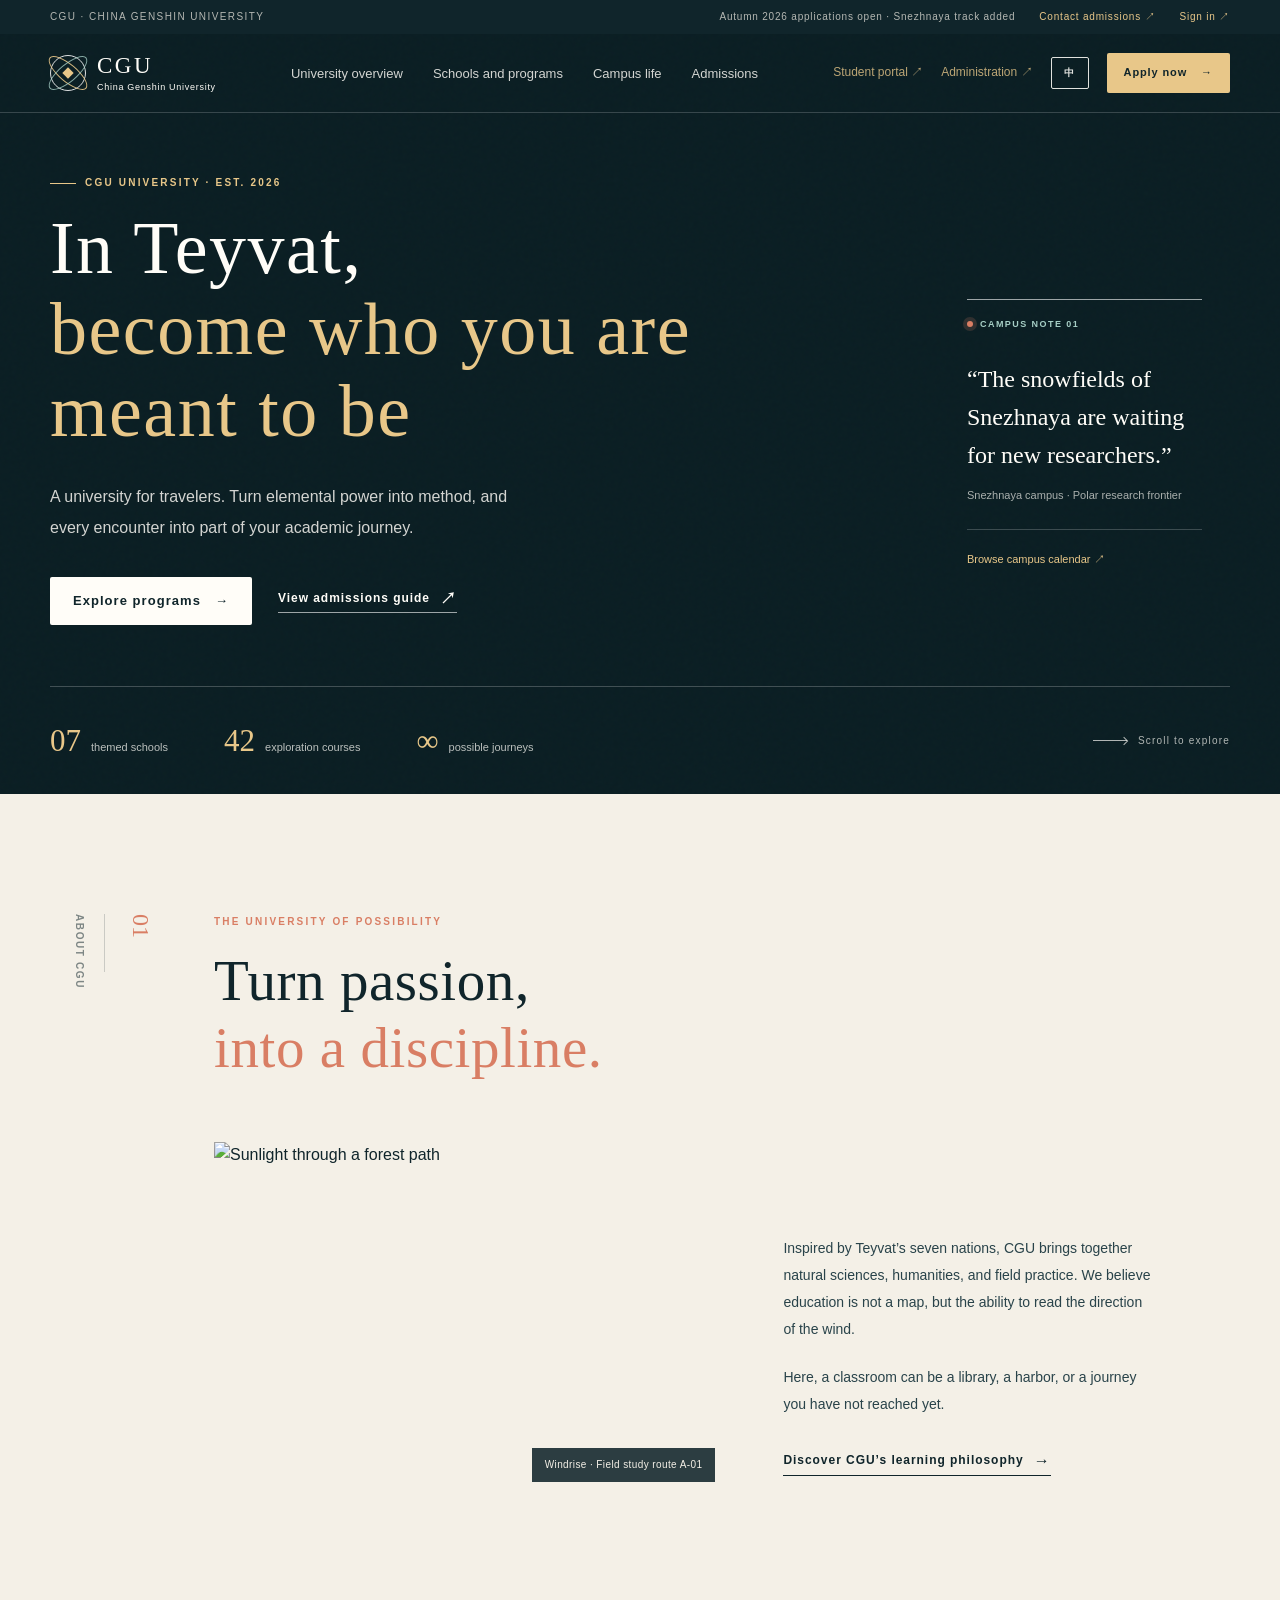
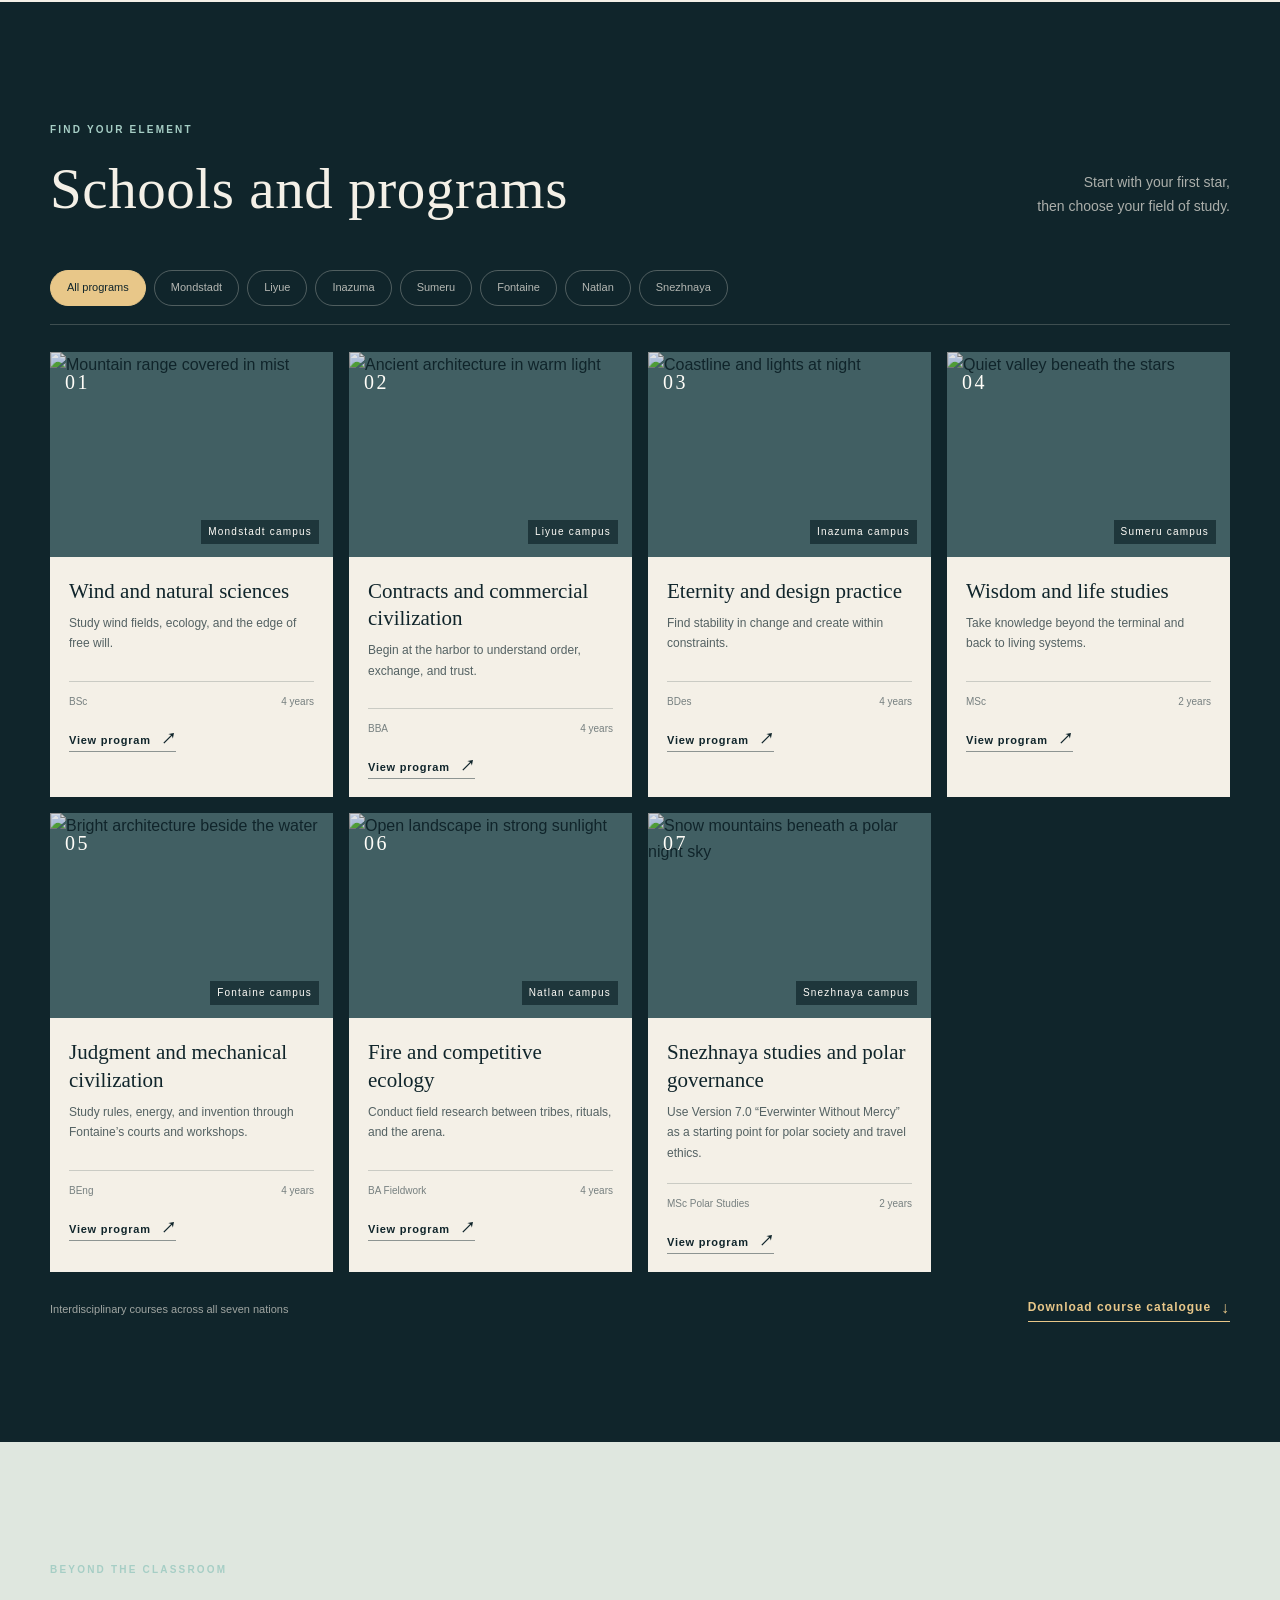
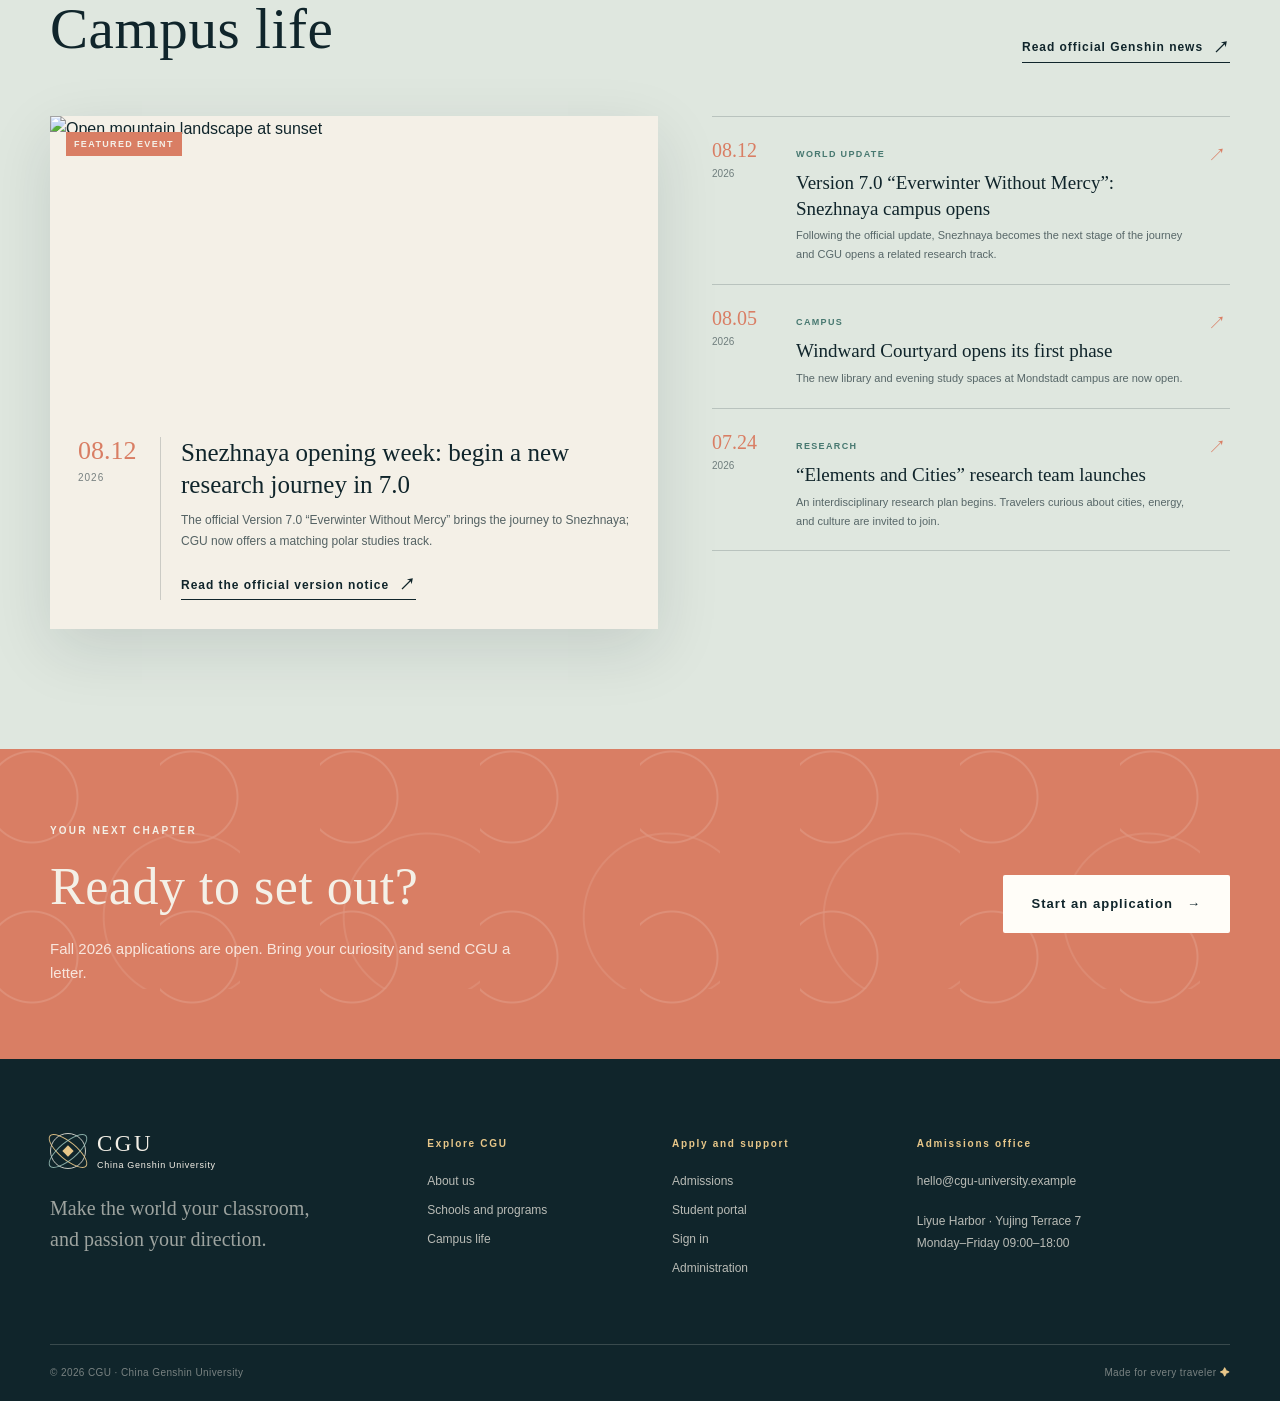
==== web/index.html @ 8cee1a4f "Use standard web directory and clean page routes" ====
<!doctype html>
<html lang="zh-CN">
  <head>
    <meta charset="utf-8">
    <meta name="viewport" content="width=device-width, initial-scale=1">
    <meta name="theme-color" content="#10252b">
    <meta name="description" content="CGU 原神大学：在提瓦特，探索你的学术天赋与冒险方向。" data-i18n-attr="content:home.metaDescription">
    <title data-i18n="home.metaTitle">CGU 原神大学 | China Genshin University</title>
    <link rel="icon" href="favicon.svg" type="image/svg+xml">
    <link rel="stylesheet" href="styles.css">
    <script defer src="i18n.js"></script>
    <script defer src="script.js"></script>
  </head>
  <body>
    <a class="skip-link" href="#main-content" data-i18n="home.skip">跳到主要内容</a>

    <div class="utility-bar">
      <div class="container utility-inner">
        <span data-i18n="home.utilityBrand">CGU · CHINA GENSHIN UNIVERSITY</span>
        <div class="utility-links">
          <span data-i18n="home.applicationOpen">2026 秋季学期开放申请 · 至冬方向同步开放</span>
          <a href="#contact"><span data-i18n="home.contactAdmissions">联系招生办</span> <span aria-hidden="true">↗</span></a>
          <a href="/login"><span data-i18n="home.login">登录门户</span> <span aria-hidden="true">↗</span></a>
        </div>
      </div>
    </div>

    <header class="site-header" data-header>
      <div class="container header-inner">
        <a class="brand" href="#top" aria-label="CGU 原神大学首页" data-i18n-attr="aria-label:home.brandAria">
          <span class="brand-mark" aria-hidden="true">
            <span class="brand-star"></span>
            <span class="brand-orbit brand-orbit-one"></span>
            <span class="brand-orbit brand-orbit-two"></span>
          </span>
          <span class="brand-copy">
            <strong>CGU</strong>
            <small data-i18n="brand.name">原神大学</small>
          </span>
        </a>

        <nav class="desktop-nav" aria-label="主导航" data-i18n-attr="aria-label:home.navAria">
          <a href="#about" data-i18n="home.navAbout">学校概览</a>
          <a href="#programs" data-i18n="home.navPrograms">学院与专业</a>
          <a href="#life" data-i18n="home.navLife">校园生活</a>
          <a href="#admissions" data-i18n="home.navAdmissions">招生信息</a>
        </nav>

        <div class="header-actions">
          <a class="portal-link" href="/portal"><span data-i18n="nav.portal">学生教务</span> <span aria-hidden="true">↗</span></a>
          <a class="portal-link admin-link" href="/admin"><span data-i18n="nav.admin">后台管理</span> <span aria-hidden="true">↗</span></a>
          <button class="language-toggle" type="button" data-locale-toggle aria-pressed="false">English</button>
          <button class="icon-button menu-toggle" type="button" aria-label="打开菜单" data-i18n-attr="aria-label:nav.menu" aria-expanded="false" aria-controls="mobile-menu">
            <span></span><span></span><span></span>
          </button>
          <a class="button button-small button-gold" href="#admissions"><span data-i18n="home.apply">申请入学</span> <span aria-hidden="true">→</span></a>
        </div>
      </div>

      <nav class="mobile-menu" id="mobile-menu" aria-label="移动端导航" data-i18n-attr="aria-label:home.mobileNavAria" aria-hidden="true">
        <a href="#about" data-i18n="home.navAbout">学校概览</a>
        <a href="#programs" data-i18n="home.navPrograms">学院与专业</a>
        <a href="#life" data-i18n="home.navLife">校园生活</a>
        <a href="#admissions" data-i18n="home.navAdmissions">招生信息</a>
        <a href="#contact" data-i18n="home.contactAdmissions">联系招生办</a>
        <a href="/portal" data-i18n="nav.portal">学生教务</a>
        <a href="/admin" data-i18n="nav.admin">后台管理</a>
      </nav>
    </header>

    <main id="main-content">
      <section class="hero" id="top" aria-labelledby="hero-title">
        <div class="hero-image" role="img" aria-label="云雾山谷与远方群峰" data-i18n-attr="aria-label:home.heroImageAlt"></div>
        <div class="hero-overlay"></div>
        <div class="hero-grain" aria-hidden="true"></div>
        <div class="container hero-content">
          <div class="hero-copy">
            <p class="eyebrow eyebrow-light"><span aria-hidden="true"></span><span class="eyebrow-copy" data-i18n="home.heroKicker">CGU UNIVERSITY · EST. 2026</span></p>
            <h1 id="hero-title"><span data-i18n="home.heroTitleLead">在提瓦特，</span><br><em data-i18n="home.heroTitleEm">成为你想成为的人</em></h1>
            <p class="hero-lede" data-i18n="home.heroLede">一所为旅行者而设的大学。把元素力化为方法，把每一次相遇写进你的学术旅程。</p>
            <div class="hero-actions">
              <a class="button button-light" href="#programs"><span data-i18n="home.explorePrograms">探索学院</span> <span aria-hidden="true">→</span></a>
              <a class="text-link text-link-light" href="#admissions"><span data-i18n="home.viewAdmissions">查看招生简章</span> <span aria-hidden="true">↗</span></a>
            </div>
          </div>

          <aside class="hero-note" aria-label="校园公告" data-i18n-attr="aria-label:home.campusNoteAria">
            <div class="note-topline"><span class="live-dot" aria-hidden="true"></span><span data-i18n="home.campusNote">CAMPUS NOTE 01</span></div>
            <p data-i18n="home.campusQuote">「至冬的风雪，正在等待新的研究者」</p>
            <small data-i18n="home.campusLocation">至冬校区 · 极地研究前线</small>
            <span class="note-rule"></span>
            <a href="#life"><span data-i18n="home.viewCalendar">浏览校园日历</span> <span aria-hidden="true">↗</span></a>
          </aside>
        </div>

        <div class="hero-footer container">
          <div class="hero-stat"><strong>07</strong><span data-i18n="home.statSchools">所主题学院</span></div>
          <div class="hero-stat"><strong>42</strong><span data-i18n="home.statCourses">门探索课程</span></div>
          <div class="hero-stat"><strong>∞</strong><span data-i18n="home.statJourneys">种可能的旅程</span></div>
          <div class="scroll-cue"><span class="scroll-line" aria-hidden="true"></span><span data-i18n="home.scroll">向下探索</span></div>
        </div>
      </section>

      <section class="section intro-section" id="about" aria-labelledby="about-title">
        <div class="container intro-grid">
          <div class="section-label">
            <span class="section-index">01</span>
            <span class="section-line"></span>
            <span data-i18n="home.aboutLabel">ABOUT CGU</span>
          </div>
          <div class="intro-main">
            <p class="eyebrow" data-i18n="home.aboutKicker">THE UNIVERSITY OF POSSIBILITY</p>
            <h2 id="about-title"><span data-i18n="home.aboutTitleLead">把热爱，</span><br><span class="about-title-em" data-i18n="home.aboutTitleEm">修成一门学问。</span></h2>
            <div class="intro-lower">
              <div class="intro-image-wrap">
                <img src="https://images.unsplash.com/photo-1511497584788-876760111969?auto=format&amp;fit=crop&amp;w=1000&amp;q=85" alt="阳光穿过森林，照亮小径" data-i18n-attr="alt:home.aboutImageAlt" loading="lazy">
                <span class="image-caption" data-i18n="home.aboutCaption">风起地 · 实地研习路线 A-01</span>
              </div>
              <div class="intro-text">
                <p data-i18n="home.aboutBodyOne">CGU 原神大学以提瓦特七国为灵感，聚合自然科学、人文研究与冒险实践。我们相信，真正的教育不是给你一张地图，而是让你学会读懂风的方向。</p>
                <p data-i18n="home.aboutBodyTwo">在这里，课堂可以发生在图书馆、港口，也可以发生在一场尚未抵达的旅途中。</p>
                <a class="text-link" href="#programs"><span data-i18n="home.aboutLink">了解 CGU 的教学理念</span> <span aria-hidden="true">→</span></a>
              </div>
            </div>
          </div>
        </div>
      </section>

      <section class="section programs-section" id="programs" aria-labelledby="programs-title">
        <div class="container">
          <div class="section-heading-row">
            <div>
              <p class="eyebrow" data-i18n="home.programsKicker">FIND YOUR ELEMENT</p>
              <h2 id="programs-title" data-i18n="home.programsTitle">学院与专业</h2>
            </div>
            <p class="heading-aside"><span data-i18n="home.programsAsideLead">从第一颗星星开始，</span><br><span data-i18n="home.programsAsideTail">选择你的研究方向。</span></p>
          </div>

          <div class="program-filters" role="tablist" aria-label="按地区筛选专业" data-i18n-attr="aria-label:home.programFilterAria">
            <button class="filter-button is-active" type="button" role="tab" aria-selected="true" data-filter="all" data-i18n="home.filterAll">全部专业</button>
            <button class="filter-button" type="button" role="tab" aria-selected="false" data-filter="mondstadt" data-i18n="home.filterMondstadt">蒙德</button>
            <button class="filter-button" type="button" role="tab" aria-selected="false" data-filter="liyue" data-i18n="home.filterLiyue">璃月</button>
            <button class="filter-button" type="button" role="tab" aria-selected="false" data-filter="inazuma" data-i18n="home.filterInazuma">稻妻</button>
            <button class="filter-button" type="button" role="tab" aria-selected="false" data-filter="sumeru" data-i18n="home.filterSumeru">须弥</button>
            <button class="filter-button" type="button" role="tab" aria-selected="false" data-filter="fontaine" data-i18n="home.filterFontaine">枫丹</button>
            <button class="filter-button" type="button" role="tab" aria-selected="false" data-filter="natlan" data-i18n="home.filterNatlan">纳塔</button>
            <button class="filter-button" type="button" role="tab" aria-selected="false" data-filter="snezhnaya" data-i18n="home.filterSnezhnaya">至冬</button>
          </div>

          <div class="program-grid">
            <article class="program-card" data-region="mondstadt">
              <div class="program-image">
                <img src="https://images.unsplash.com/photo-1500534623283-312aade485b7?auto=format&amp;fit=crop&amp;w=900&amp;q=80" alt="雾气笼罩的山脉" data-i18n-attr="alt:home.programWindImageAlt" loading="lazy">
                <span class="program-number">01</span>
                <span class="program-region" data-i18n="home.regionMondstadt">蒙德校区</span>
              </div>
              <div class="program-body">
                <h3 data-i18n="home.programWindTitle">风与自然科学</h3>
                <p data-i18n="home.programWindDescription">研究风场、生态与自由意志的边界。</p>
                <div class="program-meta"><span data-i18n="home.degreeScience">理学学士</span><span data-i18n="home.durationFour">4 年</span></div>
                <button class="card-link program-detail" type="button" data-program-key="home.programWindTitle"><span data-i18n="home.viewProgram">查看专业</span> <span aria-hidden="true">↗</span></button>
              </div>
            </article>

            <article class="program-card" data-region="liyue">
              <div class="program-image">
                <img src="https://images.unsplash.com/photo-1548013146-72479768bada?auto=format&amp;fit=crop&amp;w=900&amp;q=80" alt="古老建筑与暖色天光" data-i18n-attr="alt:home.programContractImageAlt" loading="lazy">
                <span class="program-number">02</span>
                <span class="program-region" data-i18n="home.regionLiyue">璃月校区</span>
              </div>
              <div class="program-body">
                <h3 data-i18n="home.programContractTitle">契约与商业文明</h3>
                <p data-i18n="home.programContractDescription">从港口出发，理解秩序、交换与信任。</p>
                <div class="program-meta"><span data-i18n="home.degreeBusiness">商学学士</span><span data-i18n="home.durationFour">4 年</span></div>
                <button class="card-link program-detail" type="button" data-program-key="home.programContractTitle"><span data-i18n="home.viewProgram">查看专业</span> <span aria-hidden="true">↗</span></button>
              </div>
            </article>

            <article class="program-card" data-region="inazuma">
              <div class="program-image">
                <img src="https://images.unsplash.com/photo-1518709268805-4e9042af9f23?auto=format&amp;fit=crop&amp;w=900&amp;q=80" alt="夜色中的海岸与光线" data-i18n-attr="alt:home.programDesignImageAlt" loading="lazy">
                <span class="program-number">03</span>
                <span class="program-region" data-i18n="home.regionInazuma">稻妻校区</span>
              </div>
              <div class="program-body">
                <h3 data-i18n="home.programDesignTitle">永恒与设计实践</h3>
                <p data-i18n="home.programDesignDescription">在变化中寻找稳定，在限制中创造新意。</p>
                <div class="program-meta"><span data-i18n="home.degreeDesign">设计学学士</span><span data-i18n="home.durationFour">4 年</span></div>
                <button class="card-link program-detail" type="button" data-program-key="home.programDesignTitle"><span data-i18n="home.viewProgram">查看专业</span> <span aria-hidden="true">↗</span></button>
              </div>
            </article>

            <article class="program-card" data-region="sumeru">
              <div class="program-image">
                <img src="https://images.unsplash.com/photo-1534447677768-be436bb09401?auto=format&amp;fit=crop&amp;w=900&amp;q=80" alt="繁星下的宁静山谷" data-i18n-attr="alt:home.programWisdomImageAlt" loading="lazy">
                <span class="program-number">04</span>
                <span class="program-region" data-i18n="home.regionSumeru">须弥校区</span>
              </div>
              <div class="program-body">
                <h3 data-i18n="home.programWisdomTitle">智慧与生命研究</h3>
                <p data-i18n="home.programWisdomDescription">让知识走出终端，回到真实的生命现场。</p>
                <div class="program-meta"><span data-i18n="home.degreeLifeScience">生命科学硕士</span><span data-i18n="home.durationTwo">2 年</span></div>
                <button class="card-link program-detail" type="button" data-program-key="home.programWisdomTitle"><span data-i18n="home.viewProgram">查看专业</span> <span aria-hidden="true">↗</span></button>
              </div>
            </article>

            <article class="program-card" data-region="fontaine">
              <div class="program-image">
                <img src="https://images.unsplash.com/photo-1494526585095-c41746248156?auto=format&amp;fit=crop&amp;w=900&amp;q=80" alt="水畔城市与明亮建筑" data-i18n-attr="alt:home.programJusticeImageAlt" loading="lazy">
                <span class="program-number">05</span>
                <span class="program-region" data-i18n="home.regionFontaine">枫丹校区</span>
              </div>
              <div class="program-body">
                <h3 data-i18n="home.programJusticeTitle">审判与机械文明</h3>
                <p data-i18n="home.programJusticeDescription">从水之国的法庭与工坊，研究规则、能源与创造。</p>
                <div class="program-meta"><span data-i18n="home.degreeEngineering">工程学学士</span><span data-i18n="home.durationFour">4 年</span></div>
                <button class="card-link program-detail" type="button" data-program-key="home.programJusticeTitle"><span data-i18n="home.viewProgram">查看专业</span> <span aria-hidden="true">↗</span></button>
              </div>
            </article>

            <article class="program-card" data-region="natlan">
              <div class="program-image">
                <img src="https://images.unsplash.com/photo-1500534314209-a25ddb2bd429?auto=format&amp;fit=crop&amp;w=900&amp;q=80" alt="日照下的开阔山野" data-i18n-attr="alt:home.programFlameImageAlt" loading="lazy">
                <span class="program-number">06</span>
                <span class="program-region" data-i18n="home.regionNatlan">纳塔校区</span>
              </div>
              <div class="program-body">
                <h3 data-i18n="home.programFlameTitle">火与竞技生态</h3>
                <p data-i18n="home.programFlameDescription">在部族、仪式与竞技场之间，完成一场田野研究。</p>
                <div class="program-meta"><span data-i18n="home.degreeFieldwork">田野研究学士</span><span data-i18n="home.durationFour">4 年</span></div>
                <button class="card-link program-detail" type="button" data-program-key="home.programFlameTitle"><span data-i18n="home.viewProgram">查看专业</span> <span aria-hidden="true">↗</span></button>
              </div>
            </article>

            <article class="program-card" data-region="snezhnaya">
              <div class="program-image">
                <img src="https://images.unsplash.com/photo-1519681393784-d120267933ba?auto=format&amp;fit=crop&amp;w=900&amp;q=80" alt="雪山与极地夜空" data-i18n-attr="alt:home.programPolarImageAlt" loading="lazy">
                <span class="program-number">07</span>
                <span class="program-region" data-i18n="home.regionSnezhnaya">至冬校区</span>
              </div>
              <div class="program-body">
                <h3 data-i18n="home.programPolarTitle">至冬研究与极地治理</h3>
                <p data-i18n="home.programPolarDescription">以 7.0「无神怜爱的雪国」为新起点，研究冰原社会与远行伦理。</p>
                <div class="program-meta"><span data-i18n="home.degreePolarStudies">极地研究硕士</span><span data-i18n="home.durationTwo">2 年</span></div>
                <button class="card-link program-detail" type="button" data-program-key="home.programPolarTitle"><span data-i18n="home.viewProgram">查看专业</span> <span aria-hidden="true">↗</span></button>
              </div>
            </article>
          </div>
          <div class="programs-footer"><span data-i18n="home.programsMore">七国跨学科课程持续开放</span><a class="text-link" href="#admissions"><span data-i18n="home.downloadCatalog">下载完整课程目录</span> <span aria-hidden="true">↓</span></a></div>
        </div>
      </section>

      <section class="section life-section" id="life" aria-labelledby="life-title">
        <div class="container">
          <div class="section-heading-row life-heading">
            <div>
              <p class="eyebrow" data-i18n="home.lifeKicker">BEYOND THE CLASSROOM</p>
              <h2 id="life-title" data-i18n="home.lifeTitle">校园动态</h2>
            </div>
            <a class="text-link" href="https://genshin.hoyoverse.com/zh-tw/news" target="_blank" rel="noopener noreferrer"><span data-i18n="home.viewAllNews">查看原神官方新闻</span> <span aria-hidden="true">↗</span></a>
          </div>

          <div class="life-grid">
            <article class="feature-story">
              <div class="feature-image">
                <img src="https://images.unsplash.com/photo-1500534314209-a25ddb2bd429?auto=format&amp;fit=crop&amp;w=1400&amp;q=85" alt="日落时分的开阔山野" data-i18n-attr="alt:home.featureImageAlt" loading="lazy">
                <span class="feature-tag" data-i18n="home.featureTag">FEATURED EVENT</span>
              </div>
              <div class="feature-copy">
                <div class="story-date"><span>08.12</span><span>2026</span></div>
                <div>
                  <h3 data-i18n="home.featureTitle">至冬学区开学周：从 7.0 开始新的研究旅程</h3>
                  <p data-i18n="home.featureDescription">原神官方 7.0「无神怜爱的雪国」已将旅途带到至冬，CGU 同步开放至冬研究与极地治理方向。</p>
                  <a class="text-link" href="https://genshin.hoyoverse.com/zh-tw/news" target="_blank" rel="noopener noreferrer"><span data-i18n="home.registerEvent">阅读官方版本资讯</span> <span aria-hidden="true">↗</span></a>
                </div>
              </div>
            </article>

            <div class="news-list" aria-label="校园新闻列表" data-i18n-attr="aria-label:home.newsListAria">
              <article class="news-item">
                <div class="news-date"><strong>08.12</strong><span>2026</span></div>
                <div class="news-copy"><span class="news-type" data-i18n="home.newsSnezhnayaType">WORLD UPDATE</span><h3 data-i18n="home.newsSnezhnayaTitle">7.0「无神怜爱的雪国」：至冬校区开放</h3><p data-i18n="home.newsSnezhnayaDescription">根据原神官方版本资讯，至冬成为新的旅途舞台，CGU 开放对应研究方向。</p></div>
                <a class="news-arrow" href="https://genshin.hoyoverse.com/zh-tw/news" target="_blank" rel="noopener noreferrer" aria-label="阅读至冬 7.0 官方新闻" data-i18n-attr="aria-label:home.newsSnezhnayaAria">↗</a>
              </article>
              <article class="news-item">
                <div class="news-date"><strong>08.05</strong><span>2026</span></div>
                <div class="news-copy"><span class="news-type" data-i18n="home.newsCampusType">CAMPUS</span><h3 data-i18n="home.newsCampusTitle">风之庭院完成第一期开放</h3><p data-i18n="home.newsCampusDescription">蒙德校区新图书馆与夜间自习区正式投入使用。</p></div>
                <a class="news-arrow" href="#contact" aria-label="了解风之庭院开放详情" data-i18n-attr="aria-label:home.newsCampusAria">↗</a>
              </article>
              <article class="news-item">
                <div class="news-date"><strong>07.24</strong><span>2026</span></div>
                <div class="news-copy"><span class="news-type" data-i18n="home.newsResearchType">RESEARCH</span><h3 data-i18n="home.newsResearchTitle">「元素与城市」研究团队成立</h3><p data-i18n="home.newsResearchDescription">跨学院研究计划启动，欢迎对城市、能源与文化感兴趣的旅行者加入。</p></div>
                <a class="news-arrow" href="#programs" aria-label="查看元素与城市研究计划" data-i18n-attr="aria-label:home.newsResearchAria">↗</a>
              </article>
            </div>
          </div>
        </div>
      </section>

      <section class="admissions-section" id="admissions" aria-labelledby="admissions-title">
        <div class="admissions-pattern" aria-hidden="true"></div>
        <div class="container admissions-inner">
          <div class="admissions-copy">
            <p class="eyebrow eyebrow-light" data-i18n="home.admissionsKicker">YOUR NEXT CHAPTER</p>
            <h2 id="admissions-title" data-i18n="home.admissionsTitle">准备好出发了吗？</h2>
            <p data-i18n="home.admissionsDescription">2026 秋季申请现已开放。带上你的好奇心，向 CGU 发来一封信。</p>
          </div>
          <button class="button button-light button-large" type="button" data-open-apply><span data-i18n="home.startApplication">开始申请</span> <span aria-hidden="true">→</span></button>
        </div>
      </section>
    </main>

    <footer class="site-footer" id="contact">
      <div class="container footer-main">
        <div class="footer-brand">
          <a class="brand brand-footer" href="#top" aria-label="回到 CGU 原神大学首页" data-i18n-attr="aria-label:home.brandBackAria">
            <span class="brand-mark" aria-hidden="true"><span class="brand-star"></span><span class="brand-orbit brand-orbit-one"></span><span class="brand-orbit brand-orbit-two"></span></span>
            <span class="brand-copy"><strong>CGU</strong><small data-i18n="brand.name">原神大学</small></span>
          </a>
          <p><span data-i18n="home.footerMottoLead">把世界当作课堂，</span><br><span data-i18n="home.footerMottoTail">把热爱变成方向。</span></p>
        </div>
        <div class="footer-column"><h3 data-i18n="home.footerExplore">探索 CGU</h3><a href="#about" data-i18n="home.footerAbout">关于我们</a><a href="#programs" data-i18n="home.navPrograms">学院与专业</a><a href="#life" data-i18n="home.lifeTitle">校园动态</a></div>
        <div class="footer-column"><h3 data-i18n="home.footerSupport">申请与支持</h3><a href="#admissions" data-i18n="home.navAdmissions">招生信息</a><a href="/portal" data-i18n="nav.portal">学生教务</a><a href="/login" data-i18n="home.footerLogin">登录门户</a><a href="/admin" data-i18n="nav.admin">后台管理</a></div>
        <div class="footer-contact"><h3 data-i18n="home.footerAdmissionsOffice">招生办公室</h3><a href="mailto:hello@cgu-university.example">hello@cgu-university.example</a><p><span data-i18n="home.footerAddress">璃月港 · 玉京台 7 号</span><br><span data-i18n="home.footerHours">周一至周五 09:00—18:00</span></p></div>
      </div>
      <div class="container footer-bottom"><span>© <span data-year></span> CGU · <span data-i18n="brand.full">China Genshin University</span></span><span><span data-i18n="home.footerTagline">Made for every traveler</span> <span class="footer-star" aria-hidden="true">✦</span></span></div>
    </footer>

    <dialog class="apply-dialog" id="apply-dialog" aria-labelledby="dialog-title">
      <div class="dialog-inner">
        <button class="dialog-close" type="button" aria-label="关闭申请窗口" data-i18n-attr="aria-label:home.closeApplication" data-close-dialog>×</button>
        <p class="eyebrow" data-i18n="home.dialogKicker">CGU ADMISSIONS · 2026</p>
        <h2 id="dialog-title" data-i18n="home.dialogTitle">从一封信开始。</h2>
        <p class="dialog-intro" data-i18n="home.dialogIntro">留下你的联系方式，招生老师会在 3 个工作日内把申请指南寄给你。</p>
        <form class="apply-form" novalidate>
          <label><span data-i18n="home.formName">你的名字</span><input name="name" type="text" placeholder="旅行者姓名" data-i18n-attr="placeholder:home.formNamePlaceholder" required></label>
          <label><span data-i18n="home.formEmail">电子邮箱</span><input name="email" type="email" placeholder="name@example.com" data-i18n-attr="placeholder:home.formEmailPlaceholder" required></label>
          <label><span data-i18n="home.formSchool">感兴趣的学院</span><select name="school"><option data-i18n="home.schoolUndecided">还在探索中</option><option data-i18n="home.programWindTitle">风与自然科学</option><option data-i18n="home.programContractTitle">契约与商业文明</option><option data-i18n="home.programDesignTitle">永恒与设计实践</option><option data-i18n="home.programWisdomTitle">智慧与生命研究</option><option data-i18n="home.programJusticeTitle">审判与机械文明</option><option data-i18n="home.programFlameTitle">火与竞技生态</option><option data-i18n="home.programPolarTitle">至冬研究与极地治理</option></select></label>
          <button class="button button-dark" type="submit"><span data-i18n="home.submitApplication">发送申请意向</span> <span aria-hidden="true">→</span></button>
        </form>
        <p class="form-note" data-i18n="home.formNote">提交即表示你同意 CGU 使用这些信息联系你。</p>
      </div>
    </dialog>

    <div class="toast" role="status" aria-live="polite" data-toast></div>
  </body>
</html>
---- web/styles.css ----
:root {
  --ink: #10252b;
  --ink-soft: #29434a;
  --paper: #f4f0e7;
  --paper-deep: #e6e0d3;
  --white: #fffdf8;
  --gold: #d3a45f;
  --gold-soft: #e8c789;
  --mint: #a6cec5;
  --coral: #d97e64;
  --line: rgba(16, 37, 43, .18);
  --container: 1180px;
  --shadow: 0 20px 60px rgba(16, 37, 43, .12);
}

* { box-sizing: border-box; }
html { scroll-behavior: smooth; }
section[id] { scroll-margin-top: 84px; }
body { margin: 0; color: var(--ink); background: var(--paper); font-family: "Noto Sans SC", "PingFang SC", "Microsoft YaHei", Arial, sans-serif; line-height: 1.6; }
body.menu-open { overflow: hidden; }
img { display: block; max-width: 100%; }
a { color: inherit; text-decoration: none; }
button, input, select { font: inherit; }
button { cursor: pointer; }
:focus-visible { outline: 3px solid var(--gold); outline-offset: 4px; }
.container { width: min(var(--container), calc(100% - 64px)); margin: 0 auto; }
.skip-link { position: fixed; left: 16px; top: -60px; z-index: 100; padding: 10px 14px; color: var(--ink); background: var(--gold-soft); transition: top .2s ease; }
.skip-link:focus { top: 16px; }

.utility-bar { height: 34px; color: rgba(244,240,231,.72); background: var(--ink); font-size: 10px; letter-spacing: .14em; text-transform: uppercase; }
.utility-inner, .utility-links { display: flex; align-items: center; justify-content: space-between; height: 100%; }
.utility-links { gap: 24px; letter-spacing: .08em; text-transform: none; }
.utility-links a { color: var(--gold-soft); }

.site-header { position: absolute; z-index: 20; top: 34px; left: 0; width: 100%; color: var(--white); border-bottom: 1px solid rgba(255,255,255,.18); transition: background .25s ease, color .25s ease, box-shadow .25s ease; }
.site-header.is-scrolled { position: fixed; top: 0; color: var(--ink); background: rgba(244,240,231,.96); border-bottom-color: var(--line); box-shadow: 0 8px 24px rgba(16,37,43,.08); backdrop-filter: blur(16px); }
.site-header.is-scrolled .brand-mark { border-color: var(--ink); }
.site-header.is-scrolled .brand-orbit { border-color: var(--gold); }
.site-header.is-scrolled .brand-star { background: var(--coral); }
.header-inner { display: flex; align-items: center; min-height: 78px; gap: 36px; }
.brand { display: inline-flex; align-items: center; gap: 11px; flex-shrink: 0; }
.brand-mark { position: relative; display: inline-grid; place-items: center; width: 36px; height: 36px; border: 1px solid rgba(255,255,255,.86); border-radius: 50%; }
.brand-star { width: 8px; height: 8px; background: var(--gold-soft); transform: rotate(45deg); }
.brand-orbit { position: absolute; width: 48px; height: 18px; border: 1px solid rgba(232,199,137,.9); border-radius: 50%; transform: rotate(40deg); }
.brand-orbit-two { transform: rotate(-40deg); border-color: rgba(166,206,197,.8); }
.brand-copy { display: flex; flex-direction: column; line-height: 1; }
.brand-copy strong { font-family: Georgia, "Times New Roman", serif; font-size: 23px; font-weight: 500; letter-spacing: .11em; }
.brand-copy small { max-width: 190px; margin-top: 5px; overflow: hidden; font-size: 9px; letter-spacing: .08em; line-height: 1.15; text-overflow: ellipsis; white-space: nowrap; }
.desktop-nav { display: flex; align-items: center; gap: 30px; margin: 0 auto; font-size: 13px; }
.desktop-nav a { position: relative; padding: 29px 0 27px; opacity: .82; }
.desktop-nav a::after { position: absolute; right: 0; bottom: -1px; left: 0; height: 2px; content: ""; background: var(--gold-soft); transform: scaleX(0); transform-origin: right; transition: transform .25s ease; }
.desktop-nav a:hover, .desktop-nav a.is-active { opacity: 1; }
.desktop-nav a:hover::after, .desktop-nav a.is-active::after { transform: scaleX(1); transform-origin: left; }
.header-actions { display: flex; align-items: center; gap: 18px; }
.portal-link { font-size: 12px; opacity: .8; white-space: nowrap; }
.portal-link span { color: var(--gold-soft); }
.language-toggle { min-width: 38px; min-height: 32px; padding: 0 9px; border: 1px solid currentColor; border-radius: 2px; color: currentColor; background: transparent; font-size: 10px; font-weight: 700; letter-spacing: .08em; opacity: .88; transition: color .2s ease, background .2s ease, border-color .2s ease; }
.language-toggle:hover, .language-toggle:focus-visible { color: var(--ink); background: var(--gold-soft); border-color: var(--gold-soft); opacity: 1; }
.button { display: inline-flex; align-items: center; justify-content: center; gap: 14px; min-height: 48px; padding: 0 22px; border: 1px solid transparent; border-radius: 2px; font-size: 13px; font-weight: 700; letter-spacing: .08em; transition: color .2s ease, background .2s ease, border-color .2s ease, transform .2s ease; }
.button:hover { transform: translateY(-2px); }
.button-small { min-height: 40px; padding: 0 16px; font-size: 11px; }
.button-large { min-height: 58px; padding: 0 28px; }
.button-gold { color: var(--ink); background: var(--gold-soft); }
.button-gold:hover { background: #f1d49a; }
.button-light { color: var(--ink); background: var(--white); }
.button-light:hover { background: var(--gold-soft); }
.button-dark { color: var(--paper); background: var(--ink); }
.button-dark:hover { background: var(--ink-soft); }
.icon-button { display: none; border: 0; color: currentColor; background: transparent; }
.menu-toggle { width: 40px; height: 40px; padding: 9px; }
.menu-toggle span { display: block; width: 21px; height: 1px; margin: 5px 0; background: currentColor; transition: transform .2s ease, opacity .2s ease; }
.menu-toggle[aria-expanded="true"] span:first-child { transform: translateY(6px) rotate(45deg); }
.menu-toggle[aria-expanded="true"] span:nth-child(2) { opacity: 0; }
.menu-toggle[aria-expanded="true"] span:last-child { transform: translateY(-6px) rotate(-45deg); }
.mobile-menu { display: none; }

.hero { position: relative; min-height: 760px; overflow: hidden; color: var(--white); background: var(--ink); }
.hero-image, .hero-overlay, .hero-grain { position: absolute; inset: 0; }
.hero-image { background: url("https://images.unsplash.com/photo-1500534623283-312aade485b7?auto=format&fit=crop&w=2400&q=90") center 48% / cover no-repeat; }
.hero-overlay { background: rgba(8, 25, 30, .57); }
.hero-grain { opacity: .13; background-image: url("data:image/svg+xml,%3Csvg viewBox='0 0 180 180' xmlns='http://www.w3.org/2000/svg'%3E%3Cfilter id='n'%3E%3CfeTurbulence type='fractalNoise' baseFrequency='.9' numOctaves='3' stitchTiles='stitch'/%3E%3C/filter%3E%3Crect width='100%25' height='100%25' filter='url(%23n)' opacity='.5'/%3E%3C/svg%3E"); mix-blend-mode: soft-light; pointer-events: none; }
.hero-content { position: relative; z-index: 1; display: flex; align-items: center; justify-content: space-between; min-height: 620px; padding-top: 112px; }
.hero-copy { max-width: 710px; }
.eyebrow { margin: 0 0 18px; color: var(--coral); font-size: 10px; font-weight: 800; letter-spacing: .22em; line-height: 1.5; }
.eyebrow-light { color: var(--gold-soft); }
.eyebrow span { display: inline-block; width: 26px; height: 1px; margin-right: 9px; vertical-align: middle; background: currentColor; }
.eyebrow .eyebrow-copy { width: auto; height: auto; margin-right: 0; vertical-align: baseline; background: none; }
.hero h1 { margin: 0; font-family: Georgia, "Songti SC", "STSong", serif; font-size: 74px; font-weight: 400; letter-spacing: .02em; line-height: 1.1; }
.hero h1 em { color: var(--gold-soft); font-style: normal; }
.hero-lede { max-width: 480px; margin: 29px 0 34px; color: rgba(255,253,248,.82); font-size: 16px; line-height: 1.95; }
.hero-actions { display: flex; align-items: center; gap: 26px; }
.text-link { display: inline-flex; align-items: center; gap: 10px; padding-bottom: 4px; border-bottom: 1px solid currentColor; font-size: 12px; font-weight: 700; letter-spacing: .08em; }
.text-link > span[aria-hidden="true"] { font-size: 16px; line-height: 1; transition: transform .2s ease; }
.text-link:hover > span[aria-hidden="true"] { transform: translate(3px, -2px); }
.text-link-light { color: var(--white); border-bottom-color: rgba(255,255,255,.6); }
.hero-note { width: 235px; margin: 70px 28px 0 40px; padding: 17px 0 0; border-top: 1px solid rgba(255,255,255,.6); }
.note-topline { color: var(--mint); font-size: 9px; font-weight: 800; letter-spacing: .16em; }
.live-dot { display: inline-block; width: 6px; height: 6px; margin-right: 7px; border-radius: 50%; background: var(--coral); box-shadow: 0 0 0 4px rgba(217,126,100,.18); }
.hero-note p { margin: 28px 0 6px; font-family: Georgia, serif; font-size: 24px; }
.hero-note small { color: rgba(255,253,248,.65); font-size: 11px; }
.note-rule { display: block; width: 100%; height: 1px; margin: 23px 0 15px; background: rgba(255,255,255,.2); }
.hero-note a { color: var(--gold-soft); font-size: 11px; }
.hero-footer { position: absolute; z-index: 1; right: 0; bottom: 0; left: 0; display: flex; align-items: center; gap: 56px; min-height: 108px; border-top: 1px solid rgba(255,255,255,.22); }
.hero-stat { display: flex; align-items: baseline; gap: 10px; }
.hero-stat strong { font-family: Georgia, serif; color: var(--gold-soft); font-size: 31px; font-weight: 400; }
.hero-stat span { color: rgba(255,253,248,.72); font-size: 11px; }
.scroll-cue { display: flex; align-items: center; gap: 11px; margin-left: auto; color: rgba(255,253,248,.68); font-size: 10px; letter-spacing: .12em; }
.scroll-line { position: relative; display: inline-block; width: 34px; height: 1px; background: currentColor; }
.scroll-line::after { position: absolute; top: -2px; right: 0; width: 5px; height: 5px; content: ""; border-right: 1px solid currentColor; border-bottom: 1px solid currentColor; transform: rotate(-45deg); }

.section { padding: 120px 0; }
.intro-section { background: var(--paper); }
.intro-grid { display: grid; grid-template-columns: 110px 1fr; gap: 54px; }
.section-label { display: flex; flex-direction: column; align-items: flex-start; gap: 17px; color: rgba(16,37,43,.52); font-size: 10px; font-weight: 800; letter-spacing: .16em; writing-mode: vertical-rl; }
.section-index { color: var(--coral); font-family: Georgia, serif; font-size: 24px; font-weight: 400; letter-spacing: 0; }
.section-line { width: 1px; height: 58px; background: var(--line); }
.intro-main { max-width: 940px; }
.intro-main h2, .section-heading-row h2, .admissions-section h2 { margin: 0; font-family: Georgia, "Songti SC", "STSong", serif; font-size: 57px; font-weight: 400; line-height: 1.18; letter-spacing: .01em; }
.intro-main h2 .about-title-em { color: var(--coral); }
.intro-lower { display: grid; grid-template-columns: minmax(340px, 1.15fr) minmax(260px, .85fr); gap: 68px; align-items: end; margin-top: 60px; }
.intro-image-wrap { position: relative; }
.intro-image-wrap img { width: 100%; height: 340px; object-fit: cover; }
.image-caption { position: absolute; right: 0; bottom: 0; padding: 9px 13px; color: var(--paper); background: rgba(16,37,43,.88); font-size: 10px; letter-spacing: .04em; }
.intro-text { padding-bottom: 6px; }
.intro-text p { margin: 0 0 20px; color: var(--ink-soft); font-size: 14px; line-height: 1.95; }
.intro-text .text-link { margin-top: 13px; color: var(--ink); }

.programs-section { color: var(--paper); background: var(--ink); }
.section-heading-row { display: flex; align-items: flex-end; justify-content: space-between; gap: 32px; }
.programs-section .eyebrow, .life-section .eyebrow { color: var(--mint); }
.programs-section h2, .life-section h2 { color: var(--paper); }
.heading-aside { margin: 0 0 3px; color: rgba(244,240,231,.68); font-size: 14px; line-height: 1.75; text-align: right; }
.program-filters { display: flex; flex-wrap: wrap; gap: 8px; margin: 48px 0 27px; padding-bottom: 18px; border-bottom: 1px solid rgba(244,240,231,.2); }
.filter-button { min-height: 36px; padding: 0 16px; border: 1px solid rgba(244,240,231,.28); border-radius: 999px; color: rgba(244,240,231,.72); background: transparent; font-size: 11px; transition: color .2s ease, background .2s ease, border-color .2s ease; }
.filter-button:hover, .filter-button.is-active { color: var(--ink); background: var(--gold-soft); border-color: var(--gold-soft); }
.program-grid { display: grid; grid-template-columns: repeat(4, 1fr); gap: 16px; }
.program-card { display: flex; flex-direction: column; min-width: 0; color: var(--ink); background: var(--paper); transition: transform .25s ease, box-shadow .25s ease; }
.program-card:hover { transform: translateY(-6px); box-shadow: 0 17px 34px rgba(0,0,0,.24); }
.program-card.is-hidden { display: none; }
.program-image { position: relative; height: 205px; overflow: hidden; background: #48696c; }
.program-image::after { position: absolute; inset: 0; content: ""; background: rgba(16,37,43,.13); }
.program-image img { width: 100%; height: 100%; object-fit: cover; transition: transform .5s ease; }
.program-card:hover .program-image img { transform: scale(1.06); }
.program-number, .program-region { position: absolute; z-index: 1; color: var(--white); font-size: 10px; letter-spacing: .12em; }
.program-number { top: 14px; left: 15px; font-family: Georgia, serif; font-size: 20px; }
.program-region { right: 14px; bottom: 13px; padding: 4px 7px; background: rgba(16,37,43,.7); }
.program-body { display: flex; flex: 1; flex-direction: column; padding: 21px 19px 18px; }
.program-body h3 { margin: 0 0 8px; font-family: Georgia, "Songti SC", serif; font-size: 21px; font-weight: 400; line-height: 1.3; }
.program-body p { min-height: 48px; margin: 0; color: rgba(16,37,43,.7); font-size: 12px; line-height: 1.7; }
.program-meta { display: flex; justify-content: space-between; margin: 20px 0 17px; padding-top: 12px; border-top: 1px solid var(--line); color: rgba(16,37,43,.55); font-size: 10px; }
.card-link { align-self: flex-start; padding: 0; border: 0; border-bottom: 1px solid rgba(16,37,43,.45); color: var(--ink); background: transparent; font-size: 11px; font-weight: 700; letter-spacing: .07em; }
.card-link > span[aria-hidden="true"] { display: inline-block; margin-left: 6px; font-size: 15px; transition: transform .2s ease; }
.card-link:hover > span[aria-hidden="true"] { transform: translate(3px, -2px); }
.programs-footer { display: flex; align-items: center; justify-content: space-between; margin-top: 26px; color: rgba(244,240,231,.63); font-size: 11px; }
.programs-footer .text-link { color: var(--gold-soft); }

.life-section { background: #dfe7df; }
.life-section h2 { color: var(--ink); }
.life-heading .text-link { color: var(--ink); }
.life-grid { display: grid; grid-template-columns: minmax(0, 1.08fr) minmax(0, .92fr); gap: 54px; margin-top: 53px; }
.feature-story { background: var(--paper); box-shadow: var(--shadow); }
.feature-image { position: relative; height: 296px; overflow: hidden; }
.feature-image img { width: 100%; height: 100%; object-fit: cover; }
.feature-tag { position: absolute; top: 16px; left: 16px; padding: 5px 8px; color: var(--paper); background: var(--coral); font-size: 9px; font-weight: 800; letter-spacing: .15em; }
.feature-copy { display: grid; grid-template-columns: 83px 1fr; gap: 20px; padding: 25px 28px 29px; }
.story-date { display: flex; flex-direction: column; padding-right: 14px; border-right: 1px solid var(--line); }
.story-date span:first-child { font-family: Georgia, serif; color: var(--coral); font-size: 26px; line-height: 1.1; }
.story-date span:last-child { margin-top: 5px; color: rgba(16,37,43,.55); font-size: 10px; letter-spacing: .1em; }
.feature-copy h3 { margin: 0 0 8px; font-family: Georgia, "Songti SC", serif; font-size: 25px; font-weight: 400; line-height: 1.3; }
.feature-copy p { margin: 0 0 18px; color: rgba(16,37,43,.7); font-size: 12px; line-height: 1.8; }
.feature-copy .text-link { color: var(--ink); }
.news-list { border-top: 1px solid var(--line); }
.news-item { display: grid; grid-template-columns: 66px 1fr 22px; gap: 18px; align-items: start; padding: 22px 0 20px; border-bottom: 1px solid var(--line); }
.news-date { display: flex; flex-direction: column; }
.news-date strong { font-family: Georgia, serif; color: var(--coral); font-size: 20px; font-weight: 400; line-height: 1.1; }
.news-date span { margin-top: 5px; color: rgba(16,37,43,.54); font-size: 10px; }
.news-type { color: #477870; font-size: 9px; font-weight: 800; letter-spacing: .15em; }
.news-copy h3 { margin: 6px 0 5px; font-family: Georgia, "Songti SC", serif; font-size: 19px; font-weight: 400; line-height: 1.35; }
.news-copy p { margin: 0; color: rgba(16,37,43,.66); font-size: 11px; line-height: 1.7; }
.news-arrow { padding-top: 2px; color: var(--coral); font-size: 18px; transition: transform .2s ease; }
.news-item:hover .news-arrow { transform: translate(3px, -2px); }

.admissions-section { position: relative; overflow: hidden; color: var(--paper); background: var(--coral); }
.admissions-pattern { position: absolute; inset: 0; opacity: .19; background-image: radial-gradient(circle at 20% 30%, transparent 0 44px, rgba(255,253,248,.7) 45px 46px, transparent 47px), radial-gradient(circle at 78% 70%, transparent 0 82px, rgba(255,253,248,.5) 83px 84px, transparent 85px); background-size: 160px 160px, 240px 240px; }
.admissions-inner { position: relative; display: flex; align-items: center; justify-content: space-between; gap: 32px; min-height: 310px; }
.admissions-section .eyebrow { color: var(--paper); }
.admissions-section h2 { color: var(--paper); font-size: 52px; }
.admissions-copy > p:last-child { max-width: 480px; margin: 20px 0 0; color: rgba(255,253,248,.82); font-size: 15px; }

.site-footer { color: rgba(244,240,231,.77); background: var(--ink); }
.footer-main { display: grid; grid-template-columns: 1.35fr .8fr .8fr 1.3fr; gap: 52px; padding-top: 73px; padding-bottom: 65px; }
.brand-footer { color: var(--paper); }
.brand-footer .brand-mark { border-color: rgba(244,240,231,.8); }
.footer-brand p { margin: 23px 0 0; color: rgba(244,240,231,.62); font-family: Georgia, serif; font-size: 20px; line-height: 1.55; }
.footer-column, .footer-contact { display: flex; flex-direction: column; gap: 10px; }
.footer-column h3, .footer-contact h3 { margin: 4px 0 10px; color: var(--gold-soft); font-size: 10px; font-weight: 800; letter-spacing: .17em; }
.footer-column a, .footer-contact a, .footer-contact p { color: rgba(244,240,231,.74); font-size: 12px; }
.footer-column a:hover, .footer-contact a:hover { color: var(--gold-soft); }
.footer-contact p { margin: 10px 0 0; line-height: 1.8; }
.footer-bottom { display: flex; align-items: center; justify-content: space-between; min-height: 57px; border-top: 1px solid rgba(244,240,231,.18); color: rgba(244,240,231,.46); font-size: 10px; letter-spacing: .04em; }
.footer-bottom .footer-star { color: var(--gold-soft); }

.apply-dialog { width: min(520px, calc(100% - 32px)); padding: 0; border: 0; border-radius: 0; color: var(--ink); background: var(--paper); box-shadow: 0 28px 90px rgba(0,0,0,.35); }
.apply-dialog::backdrop { background: rgba(5,18,22,.7); backdrop-filter: blur(4px); }
.dialog-inner { position: relative; padding: 42px 42px 31px; }
.dialog-close { position: absolute; top: 17px; right: 20px; width: 32px; height: 32px; padding: 0; border: 0; color: var(--ink); background: transparent; font-size: 28px; font-weight: 300; line-height: 1; }
.dialog-inner h2 { margin: 0; font-family: Georgia, "Songti SC", serif; font-size: 42px; font-weight: 400; line-height: 1.2; }
.dialog-intro { max-width: 390px; margin: 15px 0 24px; color: rgba(16,37,43,.68); font-size: 13px; line-height: 1.8; }
.apply-form { display: grid; gap: 15px; }
.apply-form label { display: grid; gap: 6px; color: rgba(16,37,43,.72); font-size: 11px; font-weight: 700; letter-spacing: .05em; }
.apply-form input, .apply-form select { width: 100%; min-height: 43px; padding: 0 12px; border: 1px solid rgba(16,37,43,.24); border-radius: 0; color: var(--ink); background: rgba(255,253,248,.65); font-size: 13px; }
.apply-form input::placeholder { color: rgba(16,37,43,.4); }
.apply-form input:focus, .apply-form select:focus { outline: 2px solid var(--gold); outline-offset: 1px; border-color: var(--gold); }
.apply-form .button { width: 100%; margin-top: 7px; }
.form-note { margin: 18px 0 0; color: rgba(16,37,43,.45); font-size: 10px; }
.toast { position: fixed; z-index: 80; right: 22px; bottom: 22px; max-width: min(350px, calc(100% - 44px)); padding: 13px 17px; color: var(--paper); background: var(--ink); box-shadow: 0 12px 30px rgba(0,0,0,.2); font-size: 12px; opacity: 0; transform: translateY(14px); pointer-events: none; transition: opacity .2s ease, transform .2s ease; }
.toast.is-visible { opacity: 1; transform: translateY(0); }

@media (max-width: 980px) {
  .container { width: min(var(--container), calc(100% - 44px)); }
  .brand-copy small { max-width: 130px; font-size: 8px; }
  .desktop-nav { gap: 14px; font-size: 12px; }
  .portal-link { display: none; }
  .hero h1 { font-size: 62px; }
  .hero-note { margin-right: 0; }
  .intro-grid { grid-template-columns: 68px 1fr; gap: 32px; }
  .intro-lower { gap: 34px; }
  .program-grid { grid-template-columns: repeat(2, 1fr); }
  .life-grid { gap: 30px; }
  .footer-main { gap: 28px; }
}

@media (max-width: 700px) {
  .utility-bar { display: none; }
  .site-header { top: 0; }
  .header-inner { min-height: 70px; }
  .desktop-nav, .header-actions .button-small { display: none; }
  .header-actions { margin-left: auto; }
  .icon-button { display: block; }
  .mobile-menu { display: grid; max-height: 0; overflow: hidden; padding: 0 22px; background: var(--paper); color: var(--ink); transition: max-height .25s ease, padding .25s ease; }
  .mobile-menu.is-open { max-height: 320px; padding-top: 12px; padding-bottom: 16px; border-top: 1px solid var(--line); }
  .mobile-menu a { padding: 12px 0; border-bottom: 1px solid var(--line); font-size: 14px; }
  .mobile-menu a:last-child { border-bottom: 0; }
  .hero { min-height: 720px; }
  .hero-image { background-position: 61% center; }
  .hero-content { display: block; min-height: 585px; padding-top: 160px; }
  .hero h1 { font-size: 45px; line-height: 1.17; }
  .hero-lede { max-width: 355px; margin-top: 22px; font-size: 14px; }
  .hero-actions { align-items: flex-start; flex-direction: column; gap: 19px; }
  .hero-note { width: min(100%, 260px); margin: 57px 0 0; }
  .hero-footer { display: grid; grid-template-columns: repeat(3, 1fr); gap: 7px; min-height: 96px; padding-top: 13px; padding-bottom: 13px; }
  .hero-stat { display: block; }
  .hero-stat strong { display: block; font-size: 25px; }
  .hero-stat span { display: block; margin-top: 2px; font-size: 10px; }
  .scroll-cue { display: none; }
  .section { padding: 78px 0; }
  .intro-grid { display: block; }
  .section-label { display: flex; flex-direction: row; align-items: center; margin-bottom: 33px; writing-mode: horizontal-tb; }
  .section-line { width: 42px; height: 1px; }
  .section-index { font-size: 20px; }
  .intro-main h2, .section-heading-row h2, .admissions-section h2 { font-size: 40px; }
  .intro-lower { display: block; margin-top: 39px; }
  .intro-image-wrap img { height: 265px; }
  .intro-text { margin-top: 30px; }
  .section-heading-row { display: block; }
  .heading-aside { margin-top: 15px; text-align: left; }
  .program-filters { gap: 7px; margin-top: 34px; overflow-x: auto; flex-wrap: nowrap; padding-bottom: 14px; }
  .filter-button { flex-shrink: 0; }
  .program-grid { grid-template-columns: 1fr; gap: 14px; }
  .program-image { height: 190px; }
  .programs-footer { align-items: flex-start; flex-direction: column; gap: 13px; }
  .life-heading .text-link { display: inline-flex; margin-top: 19px; }
  .life-grid { display: block; margin-top: 34px; }
  .feature-image { height: 228px; }
  .feature-copy { grid-template-columns: 64px 1fr; gap: 15px; padding: 21px 18px 24px; }
  .feature-copy h3 { font-size: 21px; }
  .news-list { margin-top: 35px; }
  .news-item { grid-template-columns: 58px 1fr 18px; gap: 12px; padding: 18px 0; }
  .news-copy h3 { font-size: 17px; }
  .admissions-inner { align-items: flex-start; flex-direction: column; justify-content: center; min-height: 340px; }
  .admissions-section h2 { font-size: 40px; }
  .admissions-copy > p:last-child { margin-top: 13px; font-size: 14px; }
  .footer-main { grid-template-columns: repeat(2, 1fr); gap: 38px 24px; padding-top: 56px; padding-bottom: 49px; }
  .footer-brand, .footer-contact { grid-column: 1 / -1; }
  .footer-brand p { font-size: 18px; }
  .footer-bottom { align-items: flex-start; flex-direction: column; justify-content: center; gap: 5px; min-height: 78px; }
  .dialog-inner { padding: 36px 23px 26px; }
  .dialog-inner h2 { font-size: 35px; }
}

@media (prefers-reduced-motion: reduce) {
  *, *::before, *::after { scroll-behavior: auto !important; transition-duration: .01ms !important; animation-duration: .01ms !important; }
}
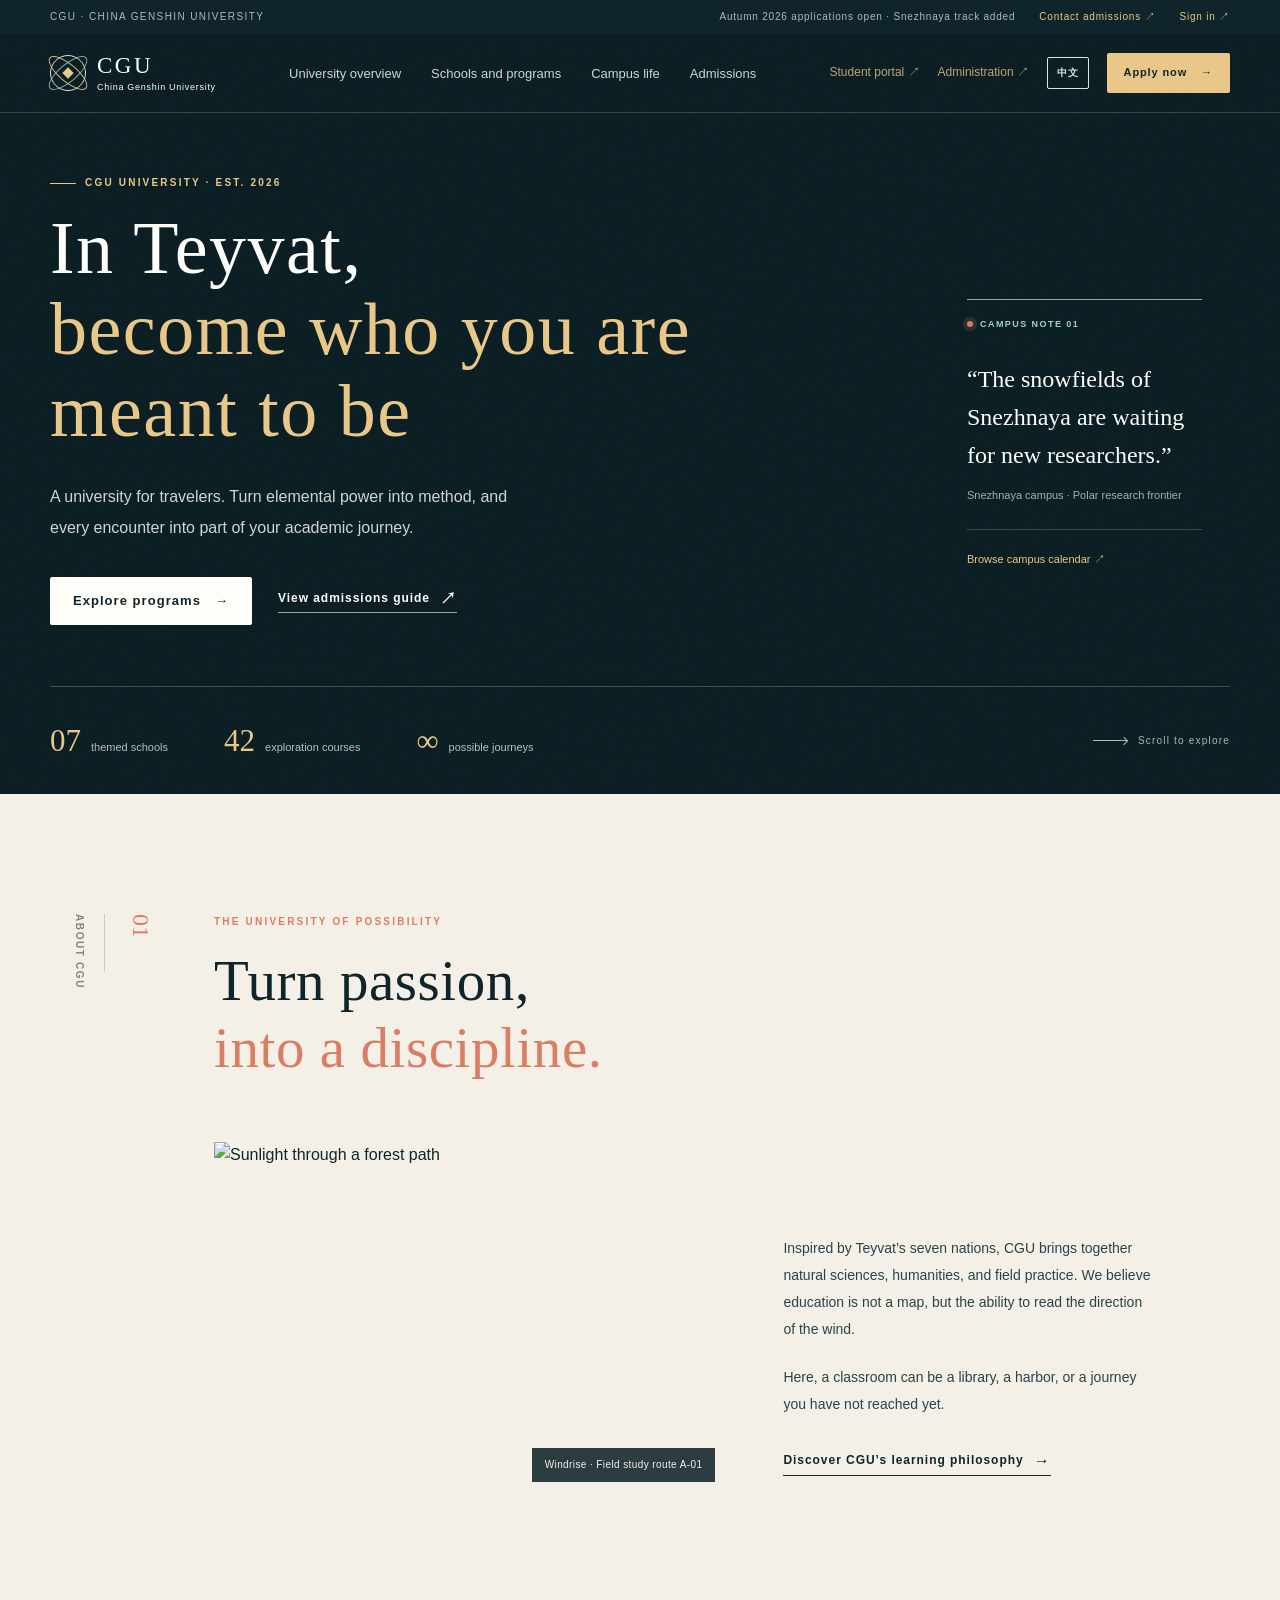
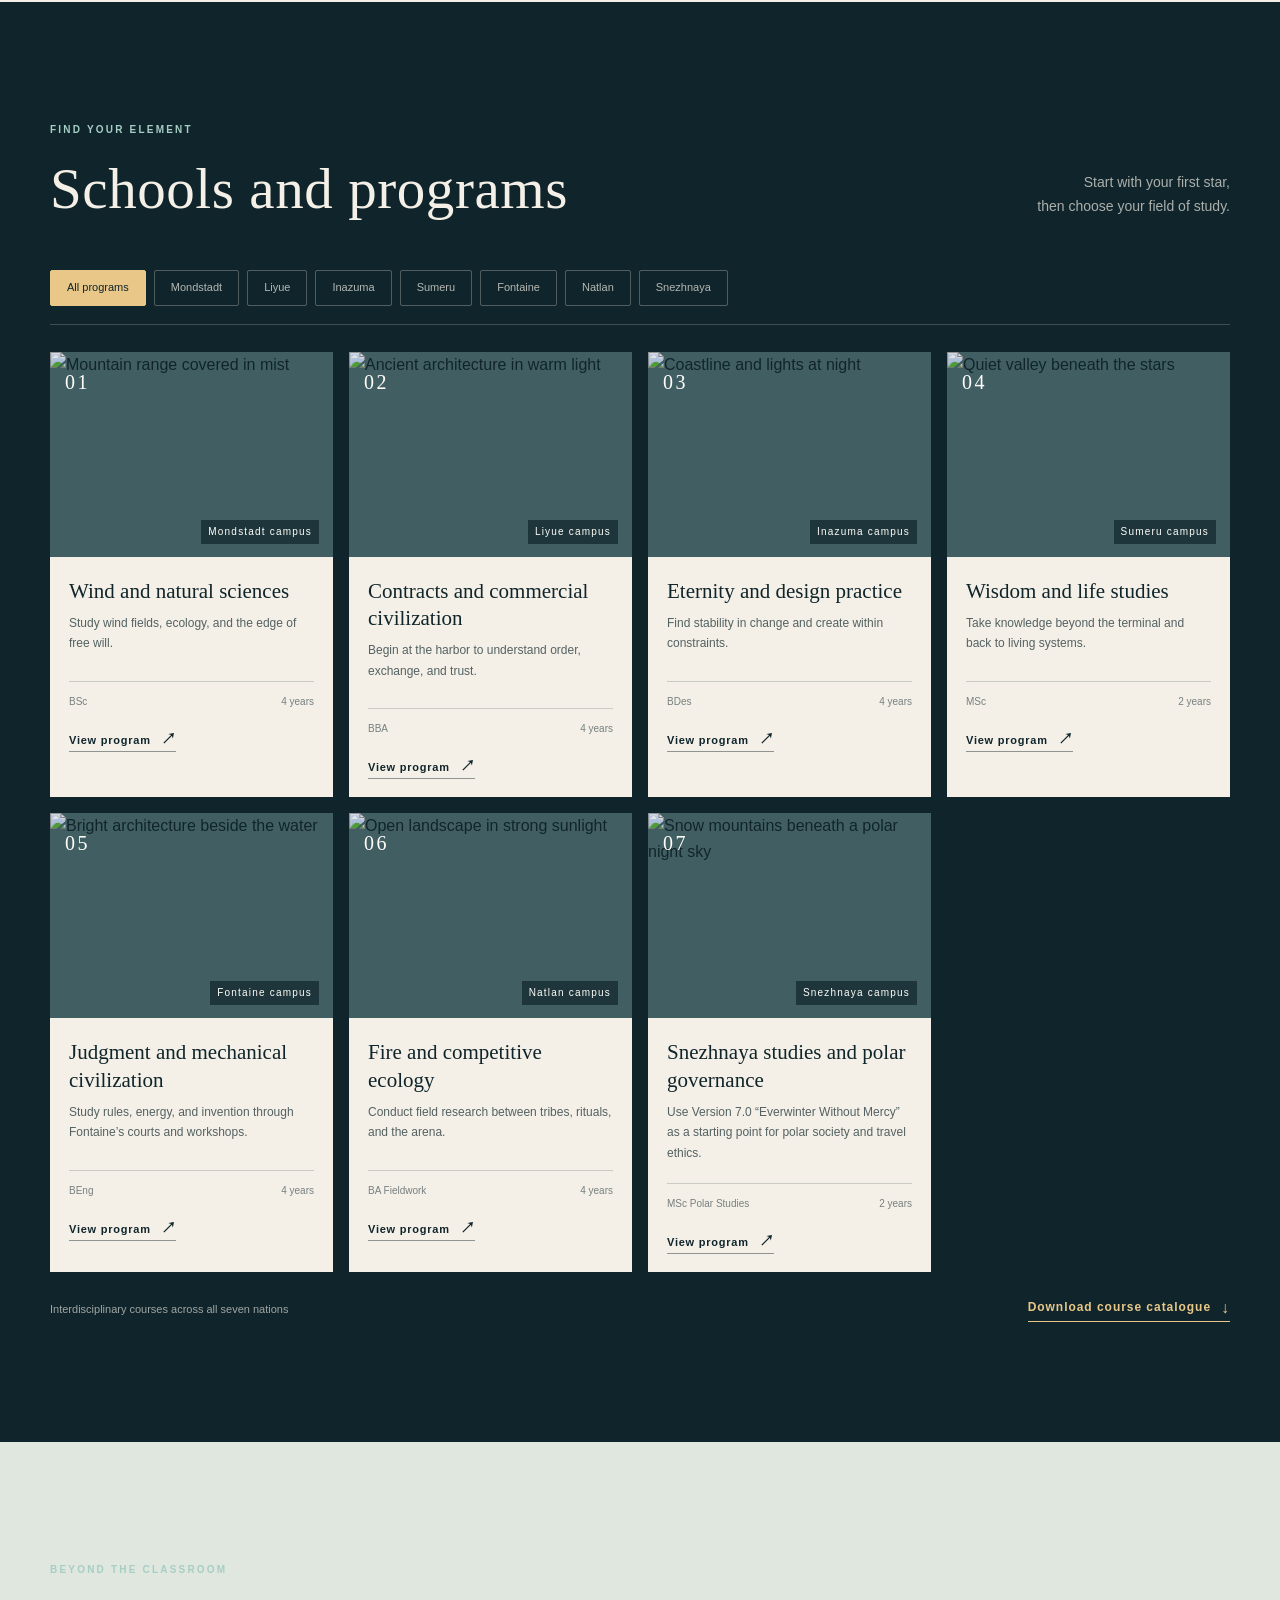
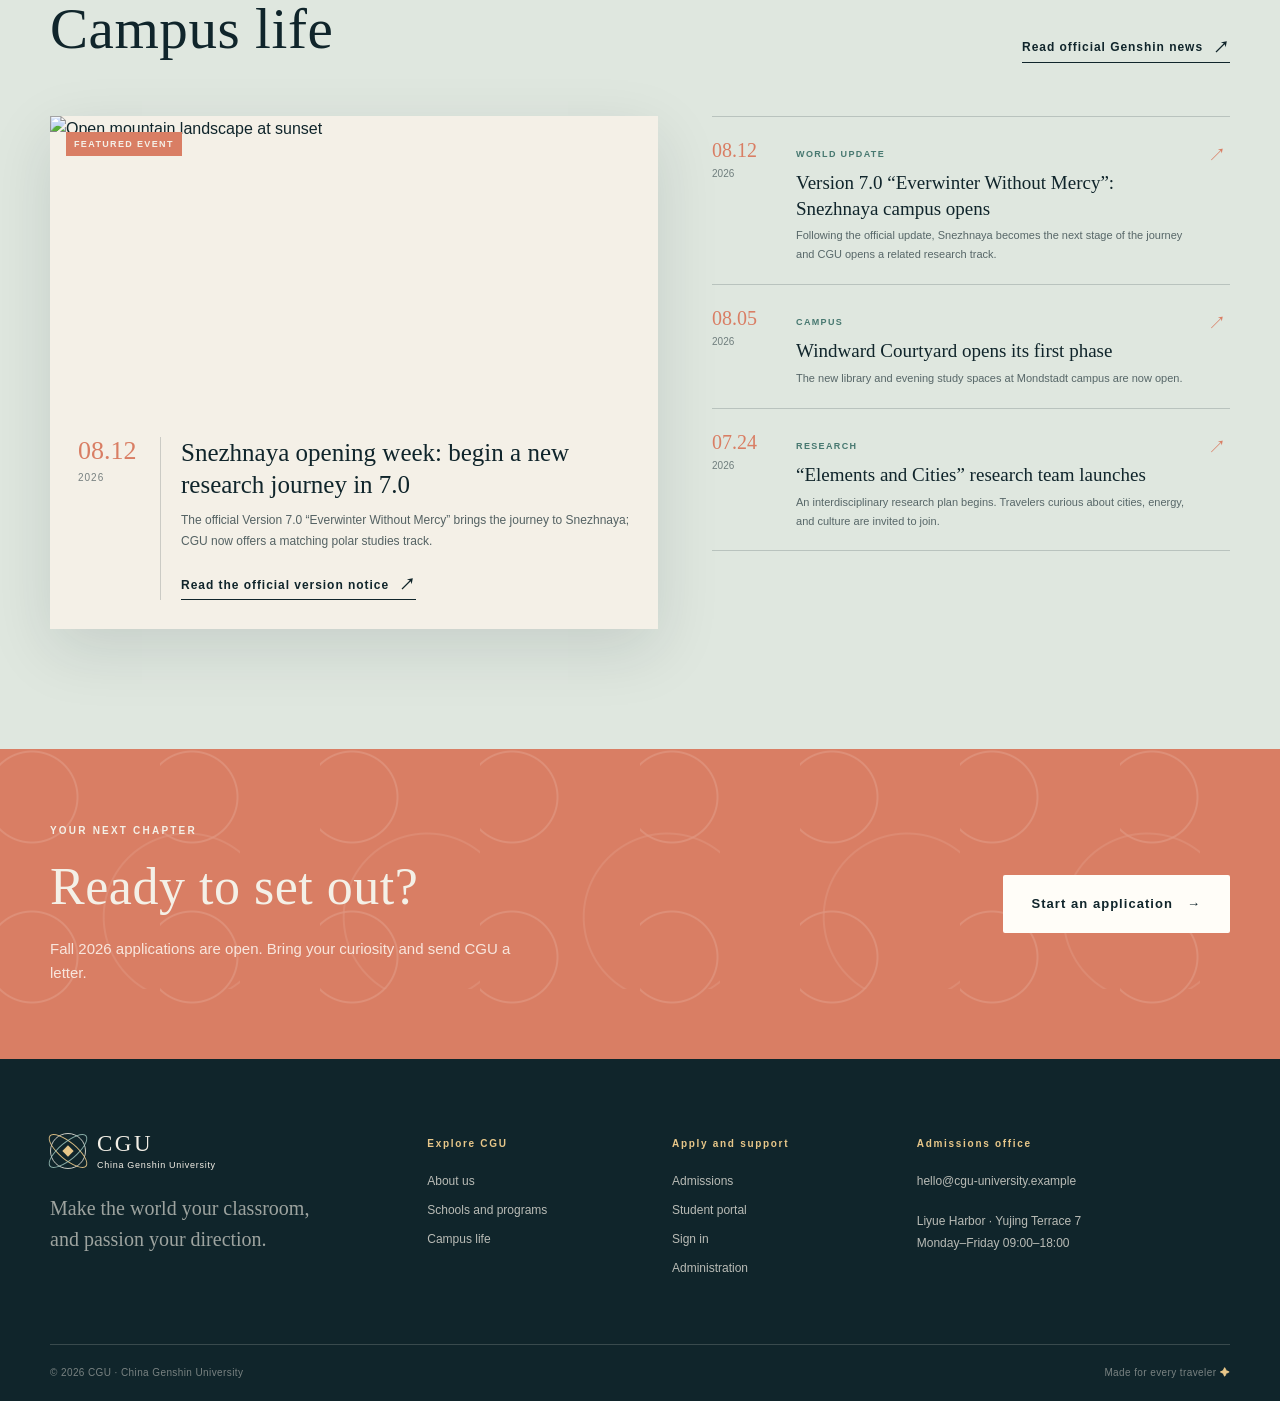
==== commit e5fb3ab2: "Add managed frontend content and harden bootstrap auth" ====
--- a/web/index.html
+++ b/web/index.html
@@ -11,7 +11,7 @@
     <script defer src="i18n.js"></script>
     <script defer src="script.js"></script>
   </head>
-  <body>
+  <body data-page="home">
     <a class="skip-link" href="#main-content" data-i18n="home.skip">跳到主要内容</a>
 
     <div class="utility-bar">
@@ -34,7 +34,7 @@
             <span class="brand-orbit brand-orbit-two"></span>
           </span>
           <span class="brand-copy">
-            <strong>CGU</strong>
+            <strong data-i18n="brand.short">CGU</strong>
             <small data-i18n="brand.name">原神大学</small>
           </span>
         </a>
@@ -70,7 +70,7 @@
 
     <main id="main-content">
       <section class="hero" id="top" aria-labelledby="hero-title">
-        <div class="hero-image" role="img" aria-label="云雾山谷与远方群峰" data-i18n-attr="aria-label:home.heroImageAlt"></div>
+        <div class="hero-image" role="img" aria-label="云雾山谷与远方群峰" data-i18n-attr="aria-label:home.heroImageAlt" data-content-background="asset.heroImage"></div>
         <div class="hero-overlay"></div>
         <div class="hero-grain" aria-hidden="true"></div>
         <div class="container hero-content">
@@ -94,9 +94,9 @@
         </div>
 
         <div class="hero-footer container">
-          <div class="hero-stat"><strong>07</strong><span data-i18n="home.statSchools">所主题学院</span></div>
-          <div class="hero-stat"><strong>42</strong><span data-i18n="home.statCourses">门探索课程</span></div>
-          <div class="hero-stat"><strong>∞</strong><span data-i18n="home.statJourneys">种可能的旅程</span></div>
+          <div class="hero-stat"><strong data-i18n="home.statSchoolsValue">07</strong><span data-i18n="home.statSchools">所主题学院</span></div>
+          <div class="hero-stat"><strong data-i18n="home.statCoursesValue">42</strong><span data-i18n="home.statCourses">门探索课程</span></div>
+          <div class="hero-stat"><strong data-i18n="home.statJourneysValue">∞</strong><span data-i18n="home.statJourneys">种可能的旅程</span></div>
           <div class="scroll-cue"><span class="scroll-line" aria-hidden="true"></span><span data-i18n="home.scroll">向下探索</span></div>
         </div>
       </section>
@@ -104,7 +104,7 @@
       <section class="section intro-section" id="about" aria-labelledby="about-title">
         <div class="container intro-grid">
           <div class="section-label">
-            <span class="section-index">01</span>
+            <span class="section-index" data-i18n="home.aboutSectionNumber">01</span>
             <span class="section-line"></span>
             <span data-i18n="home.aboutLabel">ABOUT CGU</span>
           </div>
@@ -113,7 +113,7 @@
             <h2 id="about-title"><span data-i18n="home.aboutTitleLead">把热爱，</span><br><span class="about-title-em" data-i18n="home.aboutTitleEm">修成一门学问。</span></h2>
             <div class="intro-lower">
               <div class="intro-image-wrap">
-                <img src="https://images.unsplash.com/photo-1511497584788-876760111969?auto=format&amp;fit=crop&amp;w=1000&amp;q=85" alt="阳光穿过森林，照亮小径" data-i18n-attr="alt:home.aboutImageAlt" loading="lazy">
+                <img src="https://images.unsplash.com/photo-1511497584788-876760111969?auto=format&amp;fit=crop&amp;w=1000&amp;q=85" alt="阳光穿过森林，照亮小径" data-i18n-attr="alt:home.aboutImageAlt" data-content-src="asset.aboutImage" loading="lazy">
                 <span class="image-caption" data-i18n="home.aboutCaption">风起地 · 实地研习路线 A-01</span>
               </div>
               <div class="intro-text">
@@ -150,8 +150,8 @@
           <div class="program-grid">
             <article class="program-card" data-region="mondstadt">
               <div class="program-image">
-                <img src="https://images.unsplash.com/photo-1500534623283-312aade485b7?auto=format&amp;fit=crop&amp;w=900&amp;q=80" alt="雾气笼罩的山脉" data-i18n-attr="alt:home.programWindImageAlt" loading="lazy">
-                <span class="program-number">01</span>
+                <img src="https://images.unsplash.com/photo-1500534623283-312aade485b7?auto=format&amp;fit=crop&amp;w=900&amp;q=80" alt="雾气笼罩的山脉" data-i18n-attr="alt:home.programWindImageAlt" data-content-src="asset.programWindImage" loading="lazy">
+                <span class="program-number" data-i18n="home.programWindNumber">01</span>
                 <span class="program-region" data-i18n="home.regionMondstadt">蒙德校区</span>
               </div>
               <div class="program-body">
@@ -164,8 +164,8 @@
 
             <article class="program-card" data-region="liyue">
               <div class="program-image">
-                <img src="https://images.unsplash.com/photo-1548013146-72479768bada?auto=format&amp;fit=crop&amp;w=900&amp;q=80" alt="古老建筑与暖色天光" data-i18n-attr="alt:home.programContractImageAlt" loading="lazy">
-                <span class="program-number">02</span>
+                <img src="https://images.unsplash.com/photo-1548013146-72479768bada?auto=format&amp;fit=crop&amp;w=900&amp;q=80" alt="古老建筑与暖色天光" data-i18n-attr="alt:home.programContractImageAlt" data-content-src="asset.programContractImage" loading="lazy">
+                <span class="program-number" data-i18n="home.programContractNumber">02</span>
                 <span class="program-region" data-i18n="home.regionLiyue">璃月校区</span>
               </div>
               <div class="program-body">
@@ -178,8 +178,8 @@
 
             <article class="program-card" data-region="inazuma">
               <div class="program-image">
-                <img src="https://images.unsplash.com/photo-1518709268805-4e9042af9f23?auto=format&amp;fit=crop&amp;w=900&amp;q=80" alt="夜色中的海岸与光线" data-i18n-attr="alt:home.programDesignImageAlt" loading="lazy">
-                <span class="program-number">03</span>
+                <img src="https://images.unsplash.com/photo-1518709268805-4e9042af9f23?auto=format&amp;fit=crop&amp;w=900&amp;q=80" alt="夜色中的海岸与光线" data-i18n-attr="alt:home.programDesignImageAlt" data-content-src="asset.programDesignImage" loading="lazy">
+                <span class="program-number" data-i18n="home.programDesignNumber">03</span>
                 <span class="program-region" data-i18n="home.regionInazuma">稻妻校区</span>
               </div>
               <div class="program-body">
@@ -192,8 +192,8 @@
 
             <article class="program-card" data-region="sumeru">
               <div class="program-image">
-                <img src="https://images.unsplash.com/photo-1534447677768-be436bb09401?auto=format&amp;fit=crop&amp;w=900&amp;q=80" alt="繁星下的宁静山谷" data-i18n-attr="alt:home.programWisdomImageAlt" loading="lazy">
-                <span class="program-number">04</span>
+                <img src="https://images.unsplash.com/photo-1534447677768-be436bb09401?auto=format&amp;fit=crop&amp;w=900&amp;q=80" alt="繁星下的宁静山谷" data-i18n-attr="alt:home.programWisdomImageAlt" data-content-src="asset.programWisdomImage" loading="lazy">
+                <span class="program-number" data-i18n="home.programWisdomNumber">04</span>
                 <span class="program-region" data-i18n="home.regionSumeru">须弥校区</span>
               </div>
               <div class="program-body">
@@ -206,8 +206,8 @@
 
             <article class="program-card" data-region="fontaine">
               <div class="program-image">
-                <img src="https://images.unsplash.com/photo-1494526585095-c41746248156?auto=format&amp;fit=crop&amp;w=900&amp;q=80" alt="水畔城市与明亮建筑" data-i18n-attr="alt:home.programJusticeImageAlt" loading="lazy">
-                <span class="program-number">05</span>
+                <img src="https://images.unsplash.com/photo-1494526585095-c41746248156?auto=format&amp;fit=crop&amp;w=900&amp;q=80" alt="水畔城市与明亮建筑" data-i18n-attr="alt:home.programJusticeImageAlt" data-content-src="asset.programJusticeImage" loading="lazy">
+                <span class="program-number" data-i18n="home.programJusticeNumber">05</span>
                 <span class="program-region" data-i18n="home.regionFontaine">枫丹校区</span>
               </div>
               <div class="program-body">
@@ -220,8 +220,8 @@
 
             <article class="program-card" data-region="natlan">
               <div class="program-image">
-                <img src="https://images.unsplash.com/photo-1500534314209-a25ddb2bd429?auto=format&amp;fit=crop&amp;w=900&amp;q=80" alt="日照下的开阔山野" data-i18n-attr="alt:home.programFlameImageAlt" loading="lazy">
-                <span class="program-number">06</span>
+                <img src="https://images.unsplash.com/photo-1500534314209-a25ddb2bd429?auto=format&amp;fit=crop&amp;w=900&amp;q=80" alt="日照下的开阔山野" data-i18n-attr="alt:home.programFlameImageAlt" data-content-src="asset.programFlameImage" loading="lazy">
+                <span class="program-number" data-i18n="home.programFlameNumber">06</span>
                 <span class="program-region" data-i18n="home.regionNatlan">纳塔校区</span>
               </div>
               <div class="program-body">
@@ -234,8 +234,8 @@
 
             <article class="program-card" data-region="snezhnaya">
               <div class="program-image">
-                <img src="https://images.unsplash.com/photo-1519681393784-d120267933ba?auto=format&amp;fit=crop&amp;w=900&amp;q=80" alt="雪山与极地夜空" data-i18n-attr="alt:home.programPolarImageAlt" loading="lazy">
-                <span class="program-number">07</span>
+                <img src="https://images.unsplash.com/photo-1519681393784-d120267933ba?auto=format&amp;fit=crop&amp;w=900&amp;q=80" alt="雪山与极地夜空" data-i18n-attr="alt:home.programPolarImageAlt" data-content-src="asset.programPolarImage" loading="lazy">
+                <span class="program-number" data-i18n="home.programPolarNumber">07</span>
                 <span class="program-region" data-i18n="home.regionSnezhnaya">至冬校区</span>
               </div>
               <div class="program-body">
@@ -257,40 +257,40 @@
               <p class="eyebrow" data-i18n="home.lifeKicker">BEYOND THE CLASSROOM</p>
               <h2 id="life-title" data-i18n="home.lifeTitle">校园动态</h2>
             </div>
-            <a class="text-link" href="https://genshin.hoyoverse.com/zh-tw/news" target="_blank" rel="noopener noreferrer"><span data-i18n="home.viewAllNews">查看原神官方新闻</span> <span aria-hidden="true">↗</span></a>
+            <a class="text-link" href="https://genshin.hoyoverse.com/zh-tw/news" data-content-href="link.officialNews" target="_blank" rel="noopener noreferrer"><span data-i18n="home.viewAllNews">查看原神官方新闻</span> <span aria-hidden="true">↗</span></a>
           </div>
 
           <div class="life-grid">
             <article class="feature-story">
               <div class="feature-image">
-                <img src="https://images.unsplash.com/photo-1500534314209-a25ddb2bd429?auto=format&amp;fit=crop&amp;w=1400&amp;q=85" alt="日落时分的开阔山野" data-i18n-attr="alt:home.featureImageAlt" loading="lazy">
+                <img src="https://images.unsplash.com/photo-1500534314209-a25ddb2bd429?auto=format&amp;fit=crop&amp;w=1400&amp;q=85" alt="日落时分的开阔山野" data-i18n-attr="alt:home.featureImageAlt" data-content-src="asset.featureImage" loading="lazy">
                 <span class="feature-tag" data-i18n="home.featureTag">FEATURED EVENT</span>
               </div>
               <div class="feature-copy">
-                <div class="story-date"><span>08.12</span><span>2026</span></div>
+                <div class="story-date"><span data-i18n="home.featureDate">08.12</span><span data-i18n="home.featureYear">2026</span></div>
                 <div>
                   <h3 data-i18n="home.featureTitle">至冬学区开学周：从 7.0 开始新的研究旅程</h3>
                   <p data-i18n="home.featureDescription">原神官方 7.0「无神怜爱的雪国」已将旅途带到至冬，CGU 同步开放至冬研究与极地治理方向。</p>
-                  <a class="text-link" href="https://genshin.hoyoverse.com/zh-tw/news" target="_blank" rel="noopener noreferrer"><span data-i18n="home.registerEvent">阅读官方版本资讯</span> <span aria-hidden="true">↗</span></a>
+                  <a class="text-link" href="https://genshin.hoyoverse.com/zh-tw/news" data-content-href="link.featureNews" target="_blank" rel="noopener noreferrer"><span data-i18n="home.registerEvent">阅读官方版本资讯</span> <span aria-hidden="true">↗</span></a>
                 </div>
               </div>
             </article>
 
             <div class="news-list" aria-label="校园新闻列表" data-i18n-attr="aria-label:home.newsListAria">
               <article class="news-item">
-                <div class="news-date"><strong>08.12</strong><span>2026</span></div>
+                <div class="news-date"><strong data-i18n="home.newsSnezhnayaDate">08.12</strong><span data-i18n="home.newsSnezhnayaYear">2026</span></div>
                 <div class="news-copy"><span class="news-type" data-i18n="home.newsSnezhnayaType">WORLD UPDATE</span><h3 data-i18n="home.newsSnezhnayaTitle">7.0「无神怜爱的雪国」：至冬校区开放</h3><p data-i18n="home.newsSnezhnayaDescription">根据原神官方版本资讯，至冬成为新的旅途舞台，CGU 开放对应研究方向。</p></div>
-                <a class="news-arrow" href="https://genshin.hoyoverse.com/zh-tw/news" target="_blank" rel="noopener noreferrer" aria-label="阅读至冬 7.0 官方新闻" data-i18n-attr="aria-label:home.newsSnezhnayaAria">↗</a>
+                <a class="news-arrow" href="https://genshin.hoyoverse.com/zh-tw/news" data-content-href="link.newsSnezhnaya" target="_blank" rel="noopener noreferrer" aria-label="阅读至冬 7.0 官方新闻" data-i18n-attr="aria-label:home.newsSnezhnayaAria">↗</a>
               </article>
               <article class="news-item">
-                <div class="news-date"><strong>08.05</strong><span>2026</span></div>
+                <div class="news-date"><strong data-i18n="home.newsCampusDate">08.05</strong><span data-i18n="home.newsCampusYear">2026</span></div>
                 <div class="news-copy"><span class="news-type" data-i18n="home.newsCampusType">CAMPUS</span><h3 data-i18n="home.newsCampusTitle">风之庭院完成第一期开放</h3><p data-i18n="home.newsCampusDescription">蒙德校区新图书馆与夜间自习区正式投入使用。</p></div>
-                <a class="news-arrow" href="#contact" aria-label="了解风之庭院开放详情" data-i18n-attr="aria-label:home.newsCampusAria">↗</a>
+                <a class="news-arrow" href="#contact" data-content-href="link.newsCampus" aria-label="了解风之庭院开放详情" data-i18n-attr="aria-label:home.newsCampusAria">↗</a>
               </article>
               <article class="news-item">
-                <div class="news-date"><strong>07.24</strong><span>2026</span></div>
+                <div class="news-date"><strong data-i18n="home.newsResearchDate">07.24</strong><span data-i18n="home.newsResearchYear">2026</span></div>
                 <div class="news-copy"><span class="news-type" data-i18n="home.newsResearchType">RESEARCH</span><h3 data-i18n="home.newsResearchTitle">「元素与城市」研究团队成立</h3><p data-i18n="home.newsResearchDescription">跨学院研究计划启动，欢迎对城市、能源与文化感兴趣的旅行者加入。</p></div>
-                <a class="news-arrow" href="#programs" aria-label="查看元素与城市研究计划" data-i18n-attr="aria-label:home.newsResearchAria">↗</a>
+                <a class="news-arrow" href="#programs" data-content-href="link.newsResearch" aria-label="查看元素与城市研究计划" data-i18n-attr="aria-label:home.newsResearchAria">↗</a>
               </article>
             </div>
           </div>
@@ -315,13 +315,13 @@
         <div class="footer-brand">
           <a class="brand brand-footer" href="#top" aria-label="回到 CGU 原神大学首页" data-i18n-attr="aria-label:home.brandBackAria">
             <span class="brand-mark" aria-hidden="true"><span class="brand-star"></span><span class="brand-orbit brand-orbit-one"></span><span class="brand-orbit brand-orbit-two"></span></span>
-            <span class="brand-copy"><strong>CGU</strong><small data-i18n="brand.name">原神大学</small></span>
+            <span class="brand-copy"><strong data-i18n="brand.short">CGU</strong><small data-i18n="brand.name">原神大学</small></span>
           </a>
           <p><span data-i18n="home.footerMottoLead">把世界当作课堂，</span><br><span data-i18n="home.footerMottoTail">把热爱变成方向。</span></p>
         </div>
         <div class="footer-column"><h3 data-i18n="home.footerExplore">探索 CGU</h3><a href="#about" data-i18n="home.footerAbout">关于我们</a><a href="#programs" data-i18n="home.navPrograms">学院与专业</a><a href="#life" data-i18n="home.lifeTitle">校园动态</a></div>
         <div class="footer-column"><h3 data-i18n="home.footerSupport">申请与支持</h3><a href="#admissions" data-i18n="home.navAdmissions">招生信息</a><a href="/portal" data-i18n="nav.portal">学生教务</a><a href="/login" data-i18n="home.footerLogin">登录门户</a><a href="/admin" data-i18n="nav.admin">后台管理</a></div>
-        <div class="footer-contact"><h3 data-i18n="home.footerAdmissionsOffice">招生办公室</h3><a href="mailto:hello@cgu-university.example">hello@cgu-university.example</a><p><span data-i18n="home.footerAddress">璃月港 · 玉京台 7 号</span><br><span data-i18n="home.footerHours">周一至周五 09:00—18:00</span></p></div>
+        <div class="footer-contact"><h3 data-i18n="home.footerAdmissionsOffice">招生办公室</h3><a href="mailto:hello@cgu-university.example" data-content-href="link.footerEmail" data-i18n="home.footerEmail">hello@cgu-university.example</a><p><span data-i18n="home.footerAddress">璃月港 · 玉京台 7 号</span><br><span data-i18n="home.footerHours">周一至周五 09:00—18:00</span></p></div>
       </div>
       <div class="container footer-bottom"><span>© <span data-year></span> CGU · <span data-i18n="brand.full">China Genshin University</span></span><span><span data-i18n="home.footerTagline">Made for every traveler</span> <span class="footer-star" aria-hidden="true">✦</span></span></div>
     </footer>
--- a/web/styles.css
+++ b/web/styles.css
@@ -131,7 +131,7 @@
 .programs-section h2, .life-section h2 { color: var(--paper); }
 .heading-aside { margin: 0 0 3px; color: rgba(244,240,231,.68); font-size: 14px; line-height: 1.75; text-align: right; }
 .program-filters { display: flex; flex-wrap: wrap; gap: 8px; margin: 48px 0 27px; padding-bottom: 18px; border-bottom: 1px solid rgba(244,240,231,.2); }
-.filter-button { min-height: 36px; padding: 0 16px; border: 1px solid rgba(244,240,231,.28); border-radius: 999px; color: rgba(244,240,231,.72); background: transparent; font-size: 11px; transition: color .2s ease, background .2s ease, border-color .2s ease; }
+.filter-button { min-height: 36px; padding: 0 16px; border: 1px solid rgba(244,240,231,.28); border-radius: 2px; color: rgba(244,240,231,.72); background: transparent; font-size: 11px; transition: color .2s ease, background .2s ease, border-color .2s ease; }
 .filter-button:hover, .filter-button.is-active { color: var(--ink); background: var(--gold-soft); border-color: var(--gold-soft); }
 .program-grid { display: grid; grid-template-columns: repeat(4, 1fr); gap: 16px; }
 .program-card { display: flex; flex-direction: column; min-width: 0; color: var(--ink); background: var(--paper); transition: transform .25s ease, box-shadow .25s ease; }
@@ -213,7 +213,7 @@
 .apply-form input:focus, .apply-form select:focus { outline: 2px solid var(--gold); outline-offset: 1px; border-color: var(--gold); }
 .apply-form .button { width: 100%; margin-top: 7px; }
 .form-note { margin: 18px 0 0; color: rgba(16,37,43,.45); font-size: 10px; }
-.toast { position: fixed; z-index: 80; right: 22px; bottom: 22px; max-width: min(350px, calc(100% - 44px)); padding: 13px 17px; color: var(--paper); background: var(--ink); box-shadow: 0 12px 30px rgba(0,0,0,.2); font-size: 12px; opacity: 0; transform: translateY(14px); pointer-events: none; transition: opacity .2s ease, transform .2s ease; }
+.toast { position: fixed; z-index: 80; right: 22px; bottom: 22px; max-width: min(350px, calc(100% - 44px)); padding: 13px 17px; color: var(--paper); background: var(--ink); border-left: 3px solid var(--gold-soft); box-shadow: 0 12px 30px rgba(0,0,0,.2); font-size: 12px; opacity: 0; transform: translateY(14px); pointer-events: none; transition: opacity .2s ease, transform .2s ease; }
 .toast.is-visible { opacity: 1; transform: translateY(0); }
 
 @media (max-width: 980px) {
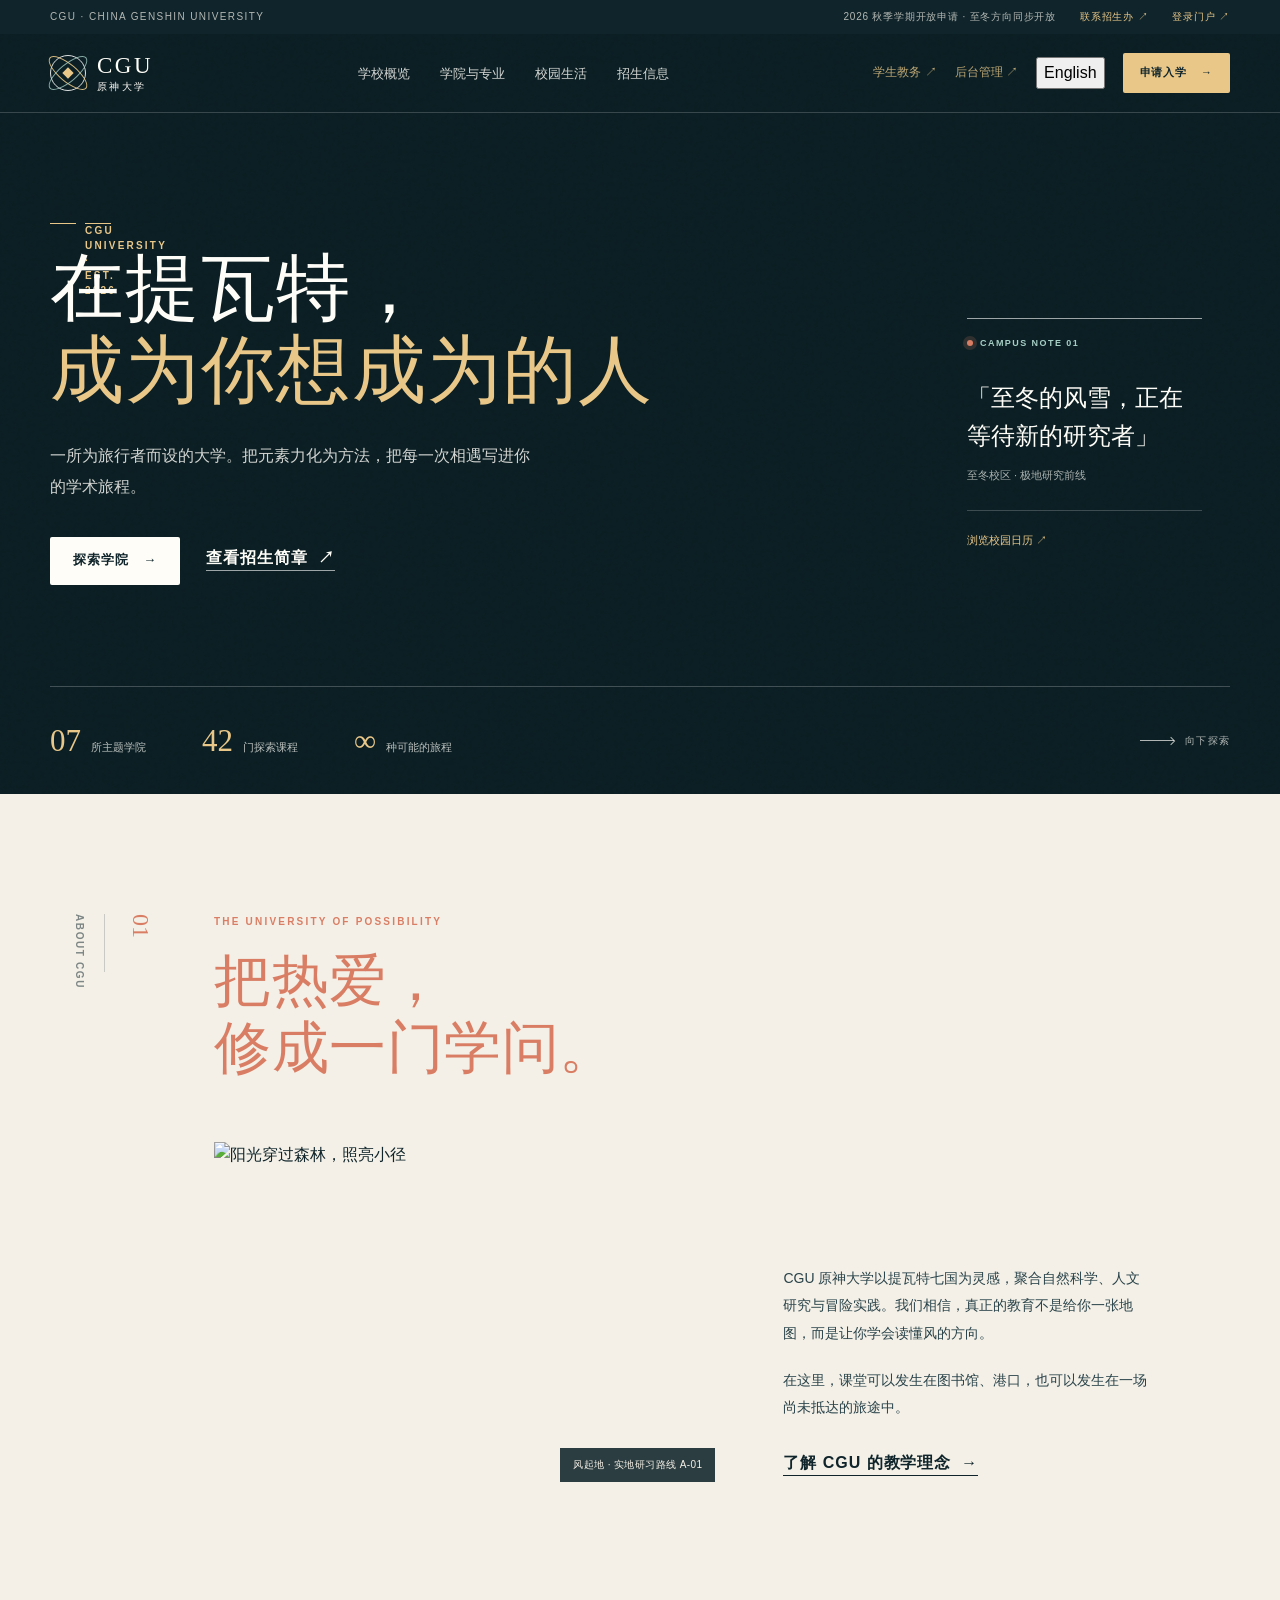
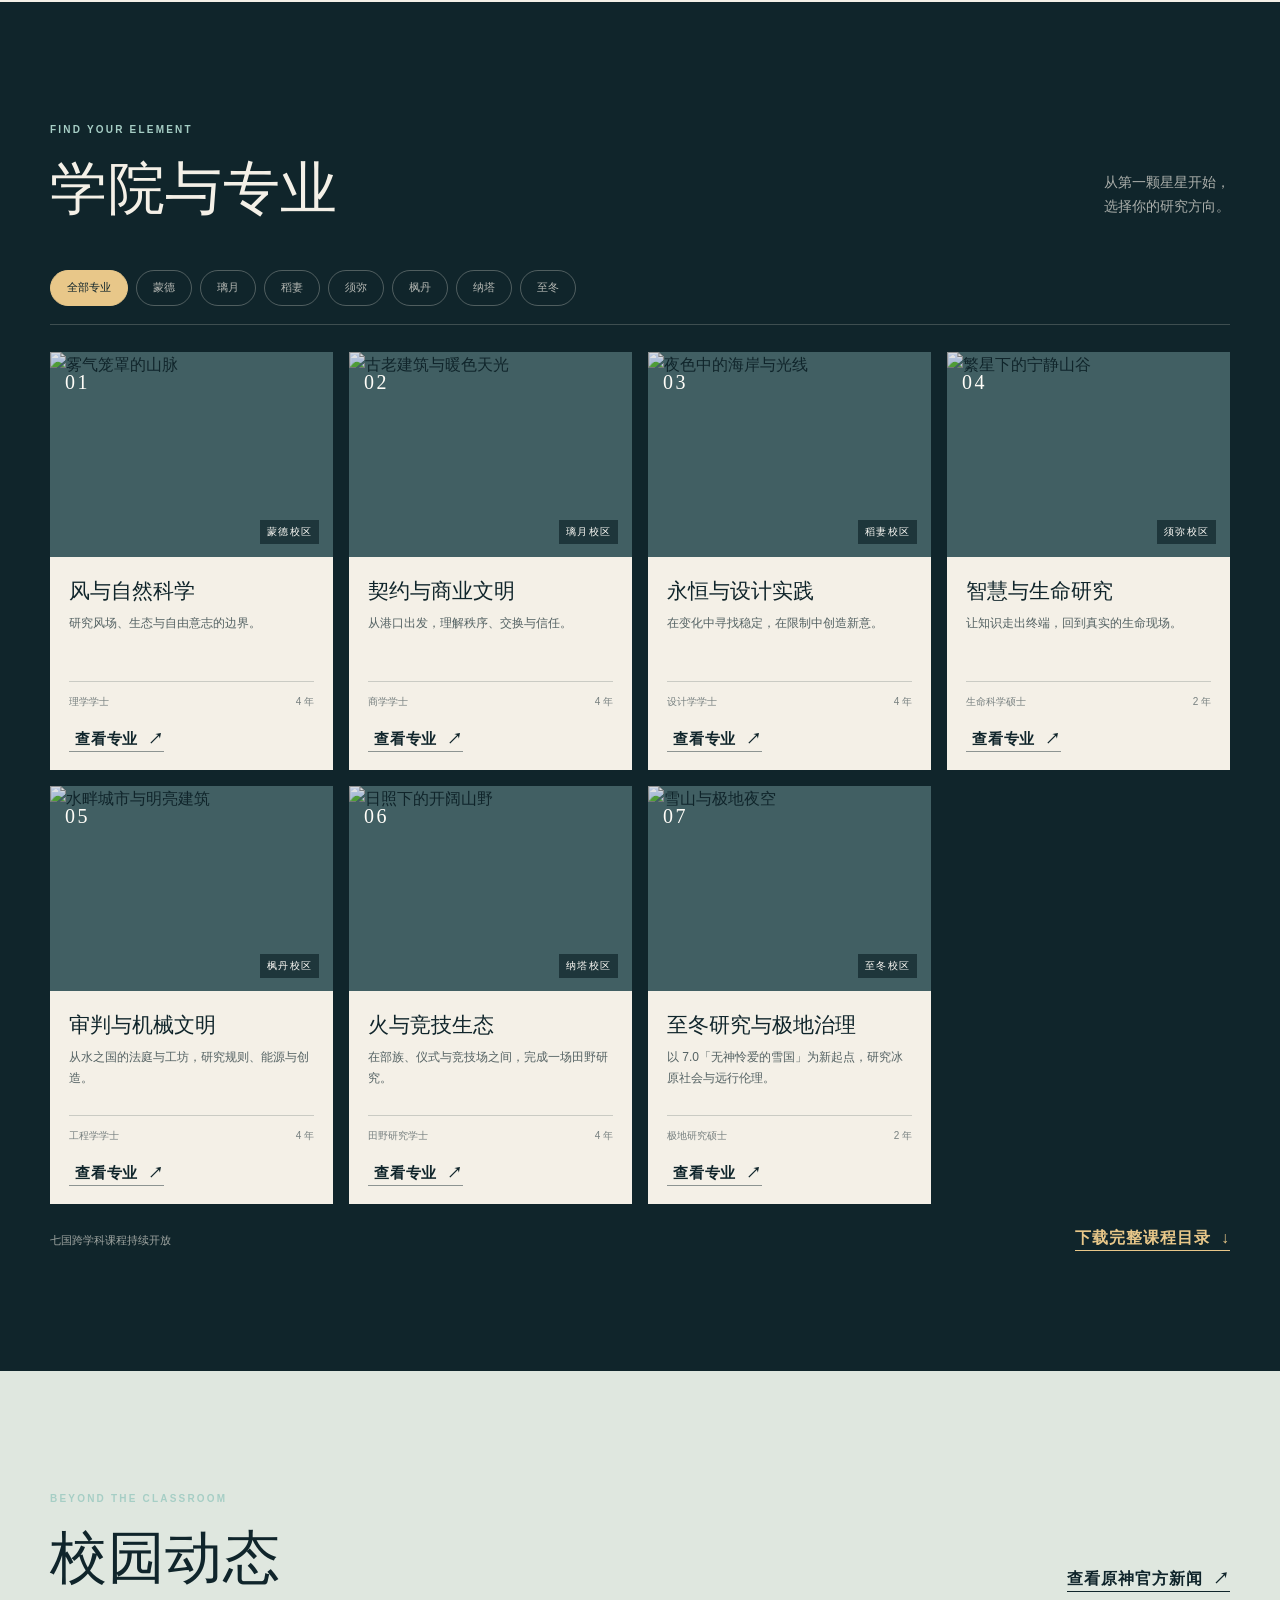
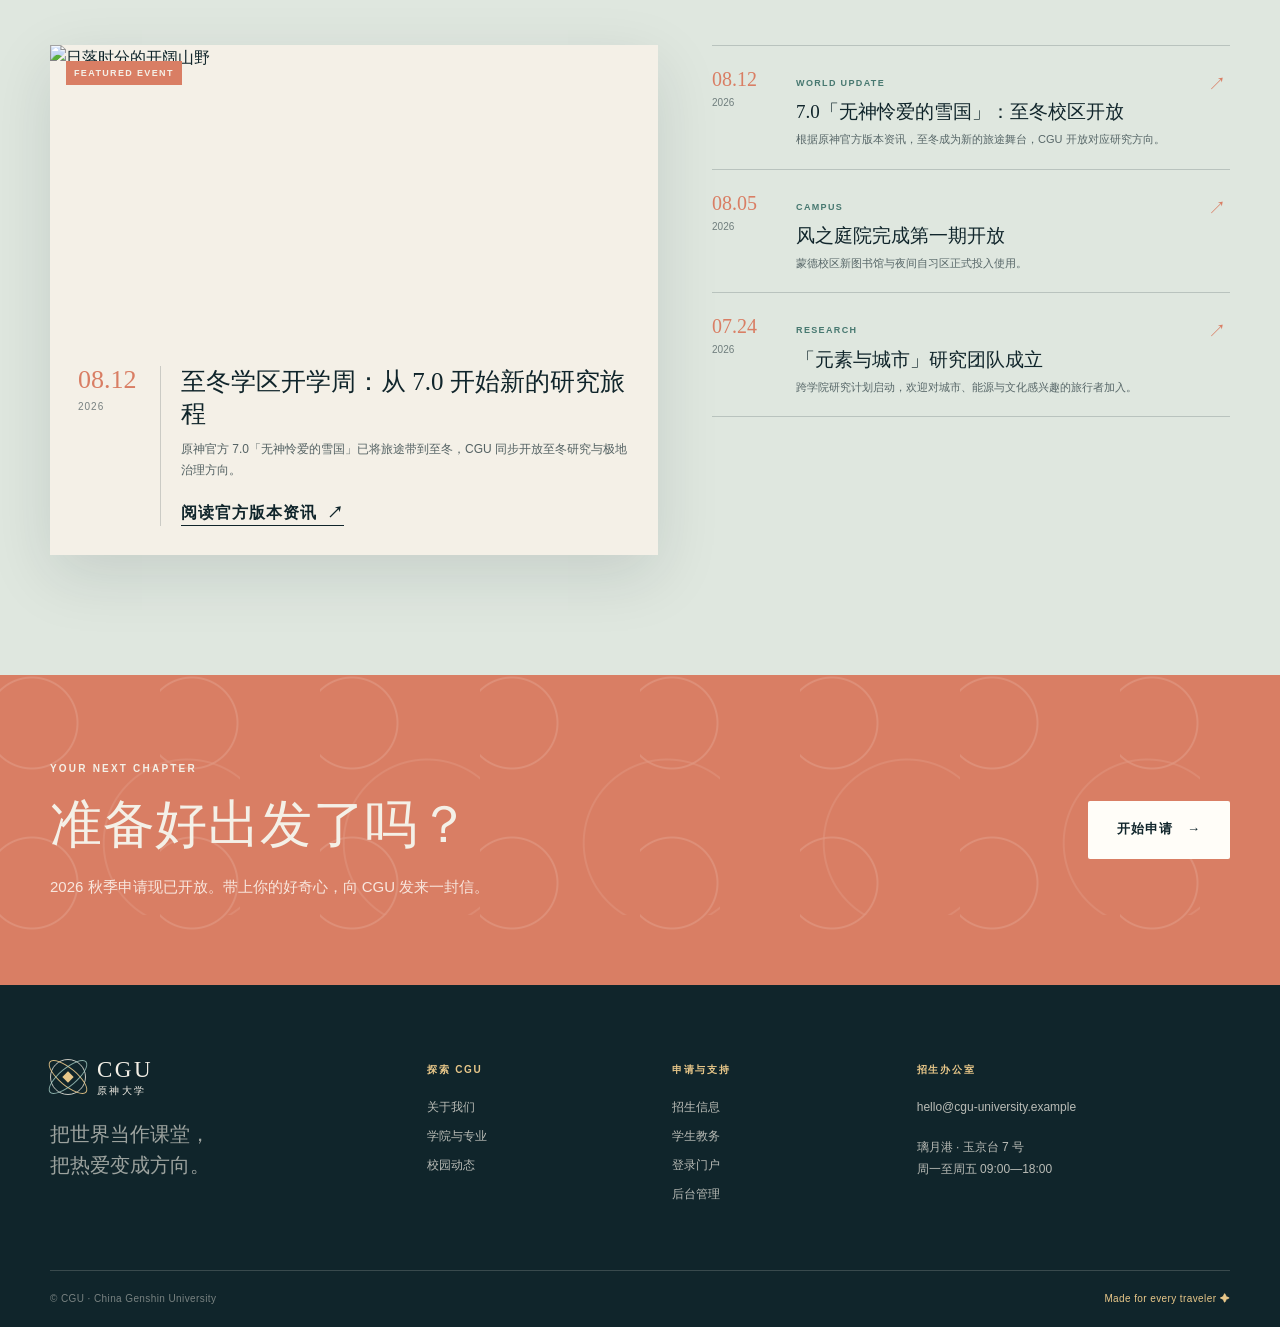
==== commit 5e81a298: "Complete campus operations and admissions workflow" ====
--- a/web/index.html
+++ b/web/index.html
@@ -6,10 +6,10 @@
     <meta name="theme-color" content="#10252b">
     <meta name="description" content="CGU 原神大学：在提瓦特，探索你的学术天赋与冒险方向。" data-i18n-attr="content:home.metaDescription">
     <title data-i18n="home.metaTitle">CGU 原神大学 | China Genshin University</title>
-    <link rel="icon" href="favicon.svg" type="image/svg+xml">
-    <link rel="stylesheet" href="styles.css">
-    <script defer src="i18n.js"></script>
-    <script defer src="script.js"></script>
+    <link rel="icon" href="/favicon.svg" type="image/svg+xml">
+    <link rel="stylesheet" href="/styles.css">
+    <script defer src="/i18n.js"></script>
+    <script defer src="/script.js"></script>
   </head>
   <body data-page="home">
     <a class="skip-link" href="#main-content" data-i18n="home.skip">跳到主要内容</a>
@@ -89,7 +89,7 @@
             <p data-i18n="home.campusQuote">「至冬的风雪，正在等待新的研究者」</p>
             <small data-i18n="home.campusLocation">至冬校区 · 极地研究前线</small>
             <span class="note-rule"></span>
-            <a href="#life"><span data-i18n="home.viewCalendar">浏览校园日历</span> <span aria-hidden="true">↗</span></a>
+            <a href="/calendar" data-content-href="link.calendar"><span data-i18n="home.viewCalendar">浏览校园日历</span> <span aria-hidden="true">↗</span></a>
           </aside>
         </div>
 
@@ -246,7 +246,7 @@
               </div>
             </article>
           </div>
-          <div class="programs-footer"><span data-i18n="home.programsMore">七国跨学科课程持续开放</span><a class="text-link" href="#admissions"><span data-i18n="home.downloadCatalog">下载完整课程目录</span> <span aria-hidden="true">↓</span></a></div>
+          <div class="programs-footer"><span data-i18n="home.programsMore">七国跨学科课程持续开放</span><a class="text-link" href="/api/catalog.csv" download="cgu-course-catalog.csv"><span data-i18n="home.downloadCatalog">下载完整课程目录</span> <span aria-hidden="true">↓</span></a></div>
         </div>
       </section>
 
@@ -335,13 +335,32 @@
         <form class="apply-form" novalidate>
           <label><span data-i18n="home.formName">你的名字</span><input name="name" type="text" placeholder="旅行者姓名" data-i18n-attr="placeholder:home.formNamePlaceholder" required></label>
           <label><span data-i18n="home.formEmail">电子邮箱</span><input name="email" type="email" placeholder="name@example.com" data-i18n-attr="placeholder:home.formEmailPlaceholder" required></label>
-          <label><span data-i18n="home.formSchool">感兴趣的学院</span><select name="school"><option data-i18n="home.schoolUndecided">还在探索中</option><option data-i18n="home.programWindTitle">风与自然科学</option><option data-i18n="home.programContractTitle">契约与商业文明</option><option data-i18n="home.programDesignTitle">永恒与设计实践</option><option data-i18n="home.programWisdomTitle">智慧与生命研究</option><option data-i18n="home.programJusticeTitle">审判与机械文明</option><option data-i18n="home.programFlameTitle">火与竞技生态</option><option data-i18n="home.programPolarTitle">至冬研究与极地治理</option></select></label>
+          <label><span data-i18n="home.formSchool">感兴趣的学院</span><select name="school"><option value="undecided" data-i18n="home.schoolUndecided">还在探索中</option><option value="wind" data-i18n="home.programWindTitle">风与自然科学</option><option value="contract" data-i18n="home.programContractTitle">契约与商业文明</option><option value="design" data-i18n="home.programDesignTitle">永恒与设计实践</option><option value="wisdom" data-i18n="home.programWisdomTitle">智慧与生命研究</option><option value="justice" data-i18n="home.programJusticeTitle">审判与机械文明</option><option value="flame" data-i18n="home.programFlameTitle">火与竞技生态</option><option value="polar" data-i18n="home.programPolarTitle">至冬研究与极地治理</option></select></label>
           <button class="button button-dark" type="submit"><span data-i18n="home.submitApplication">发送申请意向</span> <span aria-hidden="true">→</span></button>
         </form>
         <p class="form-note" data-i18n="home.formNote">提交即表示你同意 CGU 使用这些信息联系你。</p>
       </div>
     </dialog>
 
+    <dialog class="program-dialog" id="program-dialog" aria-labelledby="program-dialog-title">
+      <div class="program-dialog-inner">
+        <button class="dialog-close" type="button" aria-label="关闭专业详情" data-i18n-attr="aria-label:home.closeProgramDetails" data-close-program>×</button>
+        <p class="eyebrow" data-i18n="home.programDetailKicker">CGU PROGRAMME DETAIL</p>
+        <h2 id="program-dialog-title" data-program-dialog-title>—</h2>
+        <p class="program-dialog-lede" data-program-dialog-lede>—</p>
+        <div class="program-dialog-meta">
+          <div><span data-i18n="home.programCampusLabel">校区</span><strong data-program-dialog-campus>—</strong></div>
+          <div><span data-i18n="home.programDegreeLabel">学位</span><strong data-program-dialog-degree>—</strong></div>
+          <div><span data-i18n="home.programDurationLabel">学制</span><strong data-program-dialog-duration>—</strong></div>
+        </div>
+        <div class="program-dialog-copy">
+          <div><h3 data-i18n="home.programFocusLabel">研究重点</h3><p data-program-dialog-focus>—</p></div>
+          <div><h3 data-i18n="home.programCurriculumLabel">课程路径</h3><p data-program-dialog-curriculum>—</p></div>
+        </div>
+        <a class="button button-dark" href="#admissions" data-program-dialog-apply><span data-i18n="home.programApply">申请这个方向</span> <span aria-hidden="true">→</span></a>
+      </div>
+    </dialog>
+
     <div class="toast" role="status" aria-live="polite" data-toast></div>
   </body>
 </html>
--- a/styles.css
+++ b/styles.css
@@ -0,0 +1,289 @@
+:root {
+  --ink: #10252b;
+  --ink-soft: #29434a;
+  --paper: #f4f0e7;
+  --paper-deep: #e6e0d3;
+  --white: #fffdf8;
+  --gold: #d3a45f;
+  --gold-soft: #e8c789;
+  --mint: #a6cec5;
+  --coral: #d97e64;
+  --line: rgba(16, 37, 43, .18);
+  --container: 1180px;
+  --shadow: 0 20px 60px rgba(16, 37, 43, .12);
+}
+
+* { box-sizing: border-box; }
+html { scroll-behavior: smooth; }
+section[id] { scroll-margin-top: 84px; }
+body { margin: 0; color: var(--ink); background: var(--paper); font-family: "Noto Sans SC", "PingFang SC", "Microsoft YaHei", Arial, sans-serif; line-height: 1.6; }
+body.menu-open { overflow: hidden; }
+img { display: block; max-width: 100%; }
+a { color: inherit; text-decoration: none; }
+button, input, select { font: inherit; }
+button { cursor: pointer; }
+:focus-visible { outline: 3px solid var(--gold); outline-offset: 4px; }
+.container { width: min(var(--container), calc(100% - 64px)); margin: 0 auto; }
+.skip-link { position: fixed; left: 16px; top: -60px; z-index: 100; padding: 10px 14px; color: var(--ink); background: var(--gold-soft); transition: top .2s ease; }
+.skip-link:focus { top: 16px; }
+
+.utility-bar { height: 34px; color: rgba(244,240,231,.72); background: var(--ink); font-size: 10px; letter-spacing: .14em; text-transform: uppercase; }
+.utility-inner, .utility-links { display: flex; align-items: center; justify-content: space-between; height: 100%; }
+.utility-links { gap: 24px; letter-spacing: .08em; text-transform: none; }
+.utility-links a { color: var(--gold-soft); }
+
+.site-header { position: absolute; z-index: 20; top: 34px; left: 0; width: 100%; color: var(--white); border-bottom: 1px solid rgba(255,255,255,.18); transition: background .25s ease, color .25s ease, box-shadow .25s ease; }
+.site-header.is-scrolled { position: fixed; top: 0; color: var(--ink); background: rgba(244,240,231,.96); border-bottom-color: var(--line); box-shadow: 0 8px 24px rgba(16,37,43,.08); backdrop-filter: blur(16px); }
+.site-header.is-scrolled .brand-mark { border-color: var(--ink); }
+.site-header.is-scrolled .brand-orbit { border-color: var(--gold); }
+.site-header.is-scrolled .brand-star { background: var(--coral); }
+.header-inner { display: flex; align-items: center; min-height: 78px; gap: 36px; }
+.brand { display: inline-flex; align-items: center; gap: 11px; flex-shrink: 0; }
+.brand-mark { position: relative; display: inline-grid; place-items: center; width: 36px; height: 36px; border: 1px solid rgba(255,255,255,.86); border-radius: 50%; }
+.brand-star { width: 8px; height: 8px; background: var(--gold-soft); transform: rotate(45deg); }
+.brand-orbit { position: absolute; width: 48px; height: 18px; border: 1px solid rgba(232,199,137,.9); border-radius: 50%; transform: rotate(40deg); }
+.brand-orbit-two { transform: rotate(-40deg); border-color: rgba(166,206,197,.8); }
+.brand-copy { display: flex; flex-direction: column; line-height: 1; }
+.brand-copy strong { font-family: Georgia, "Times New Roman", serif; font-size: 23px; font-weight: 500; letter-spacing: .11em; }
+.brand-copy small { margin-top: 5px; font-size: 10px; letter-spacing: .24em; }
+.desktop-nav { display: flex; align-items: center; gap: 30px; margin: 0 auto; font-size: 13px; }
+.desktop-nav a { position: relative; padding: 29px 0 27px; opacity: .82; }
+.desktop-nav a::after { position: absolute; right: 0; bottom: -1px; left: 0; height: 2px; content: ""; background: var(--gold-soft); transform: scaleX(0); transform-origin: right; transition: transform .25s ease; }
+.desktop-nav a:hover, .desktop-nav a.is-active { opacity: 1; }
+.desktop-nav a:hover::after, .desktop-nav a.is-active::after { transform: scaleX(1); transform-origin: left; }
+.header-actions { display: flex; align-items: center; gap: 18px; }
+.portal-link { font-size: 12px; opacity: .8; white-space: nowrap; }
+.portal-link span { color: var(--gold-soft); }
+.button { display: inline-flex; align-items: center; justify-content: center; gap: 14px; min-height: 48px; padding: 0 22px; border: 1px solid transparent; border-radius: 2px; font-size: 13px; font-weight: 700; letter-spacing: .08em; transition: color .2s ease, background .2s ease, border-color .2s ease, transform .2s ease; }
+.button:hover { transform: translateY(-2px); }
+.button-small { min-height: 40px; padding: 0 16px; font-size: 11px; }
+.button-large { min-height: 58px; padding: 0 28px; }
+.button-gold { color: var(--ink); background: var(--gold-soft); }
+.button-gold:hover { background: #f1d49a; }
+.button-light { color: var(--ink); background: var(--white); }
+.button-light:hover { background: var(--gold-soft); }
+.button-dark { color: var(--paper); background: var(--ink); }
+.button-dark:hover { background: var(--ink-soft); }
+.icon-button { display: none; border: 0; color: currentColor; background: transparent; }
+.menu-toggle { width: 40px; height: 40px; padding: 9px; }
+.menu-toggle span { display: block; width: 21px; height: 1px; margin: 5px 0; background: currentColor; transition: transform .2s ease, opacity .2s ease; }
+.menu-toggle[aria-expanded="true"] span:first-child { transform: translateY(6px) rotate(45deg); }
+.menu-toggle[aria-expanded="true"] span:nth-child(2) { opacity: 0; }
+.menu-toggle[aria-expanded="true"] span:last-child { transform: translateY(-6px) rotate(-45deg); }
+.mobile-menu { display: none; }
+
+.hero { position: relative; min-height: 760px; overflow: hidden; color: var(--white); background: var(--ink); }
+.hero-image, .hero-overlay, .hero-grain { position: absolute; inset: 0; }
+.hero-image { background: url("https://images.unsplash.com/photo-1500534623283-312aade485b7?auto=format&fit=crop&w=2400&q=90") center 48% / cover no-repeat; }
+.hero-overlay { background: rgba(8, 25, 30, .57); }
+.hero-grain { opacity: .13; background-image: url("data:image/svg+xml,%3Csvg viewBox='0 0 180 180' xmlns='http://www.w3.org/2000/svg'%3E%3Cfilter id='n'%3E%3CfeTurbulence type='fractalNoise' baseFrequency='.9' numOctaves='3' stitchTiles='stitch'/%3E%3C/filter%3E%3Crect width='100%25' height='100%25' filter='url(%23n)' opacity='.5'/%3E%3C/svg%3E"); mix-blend-mode: soft-light; pointer-events: none; }
+.hero-content { position: relative; z-index: 1; display: flex; align-items: center; justify-content: space-between; min-height: 620px; padding-top: 112px; }
+.hero-copy { max-width: 710px; }
+.eyebrow { margin: 0 0 18px; color: var(--coral); font-size: 10px; font-weight: 800; letter-spacing: .22em; line-height: 1.5; }
+.eyebrow-light { color: var(--gold-soft); }
+.eyebrow span { display: inline-block; width: 26px; height: 1px; margin-right: 9px; vertical-align: middle; background: currentColor; }
+.hero h1 { margin: 0; font-family: Georgia, "Songti SC", "STSong", serif; font-size: 74px; font-weight: 400; letter-spacing: .02em; line-height: 1.1; }
+.hero h1 em { color: var(--gold-soft); font-style: normal; }
+.hero-lede { max-width: 480px; margin: 29px 0 34px; color: rgba(255,253,248,.82); font-size: 16px; line-height: 1.95; }
+.hero-actions { display: flex; align-items: center; gap: 26px; }
+.text-link { display: inline-flex; align-items: center; gap: 10px; padding-bottom: 4px; border-bottom: 1px solid currentColor; font-size: 12px; font-weight: 700; letter-spacing: .08em; }
+.text-link span { font-size: 16px; line-height: 1; transition: transform .2s ease; }
+.text-link:hover span { transform: translate(3px, -2px); }
+.text-link-light { color: var(--white); border-bottom-color: rgba(255,255,255,.6); }
+.hero-note { width: 235px; margin: 70px 28px 0 40px; padding: 17px 0 0; border-top: 1px solid rgba(255,255,255,.6); }
+.note-topline { color: var(--mint); font-size: 9px; font-weight: 800; letter-spacing: .16em; }
+.live-dot { display: inline-block; width: 6px; height: 6px; margin-right: 7px; border-radius: 50%; background: var(--coral); box-shadow: 0 0 0 4px rgba(217,126,100,.18); }
+.hero-note p { margin: 28px 0 6px; font-family: Georgia, serif; font-size: 24px; }
+.hero-note small { color: rgba(255,253,248,.65); font-size: 11px; }
+.note-rule { display: block; width: 100%; height: 1px; margin: 23px 0 15px; background: rgba(255,255,255,.2); }
+.hero-note a { color: var(--gold-soft); font-size: 11px; }
+.hero-footer { position: absolute; z-index: 1; right: 0; bottom: 0; left: 0; display: flex; align-items: center; gap: 56px; min-height: 108px; border-top: 1px solid rgba(255,255,255,.22); }
+.hero-stat { display: flex; align-items: baseline; gap: 10px; }
+.hero-stat strong { font-family: Georgia, serif; color: var(--gold-soft); font-size: 31px; font-weight: 400; }
+.hero-stat span { color: rgba(255,253,248,.72); font-size: 11px; }
+.scroll-cue { display: flex; align-items: center; gap: 11px; margin-left: auto; color: rgba(255,253,248,.68); font-size: 10px; letter-spacing: .12em; }
+.scroll-line { position: relative; display: inline-block; width: 34px; height: 1px; background: currentColor; }
+.scroll-line::after { position: absolute; top: -2px; right: 0; width: 5px; height: 5px; content: ""; border-right: 1px solid currentColor; border-bottom: 1px solid currentColor; transform: rotate(-45deg); }
+
+.section { padding: 120px 0; }
+.intro-section { background: var(--paper); }
+.intro-grid { display: grid; grid-template-columns: 110px 1fr; gap: 54px; }
+.section-label { display: flex; flex-direction: column; align-items: flex-start; gap: 17px; color: rgba(16,37,43,.52); font-size: 10px; font-weight: 800; letter-spacing: .16em; writing-mode: vertical-rl; }
+.section-index { color: var(--coral); font-family: Georgia, serif; font-size: 24px; font-weight: 400; letter-spacing: 0; }
+.section-line { width: 1px; height: 58px; background: var(--line); }
+.intro-main { max-width: 940px; }
+.intro-main h2, .section-heading-row h2, .admissions-section h2 { margin: 0; font-family: Georgia, "Songti SC", "STSong", serif; font-size: 57px; font-weight: 400; line-height: 1.18; letter-spacing: .01em; }
+.intro-main h2 span { color: var(--coral); }
+.intro-lower { display: grid; grid-template-columns: minmax(340px, 1.15fr) minmax(260px, .85fr); gap: 68px; align-items: end; margin-top: 60px; }
+.intro-image-wrap { position: relative; }
+.intro-image-wrap img { width: 100%; height: 340px; object-fit: cover; }
+.image-caption { position: absolute; right: 0; bottom: 0; padding: 9px 13px; color: var(--paper); background: rgba(16,37,43,.88); font-size: 10px; letter-spacing: .04em; }
+.intro-text { padding-bottom: 6px; }
+.intro-text p { margin: 0 0 20px; color: var(--ink-soft); font-size: 14px; line-height: 1.95; }
+.intro-text .text-link { margin-top: 13px; color: var(--ink); }
+
+.programs-section { color: var(--paper); background: var(--ink); }
+.section-heading-row { display: flex; align-items: flex-end; justify-content: space-between; gap: 32px; }
+.programs-section .eyebrow, .life-section .eyebrow { color: var(--mint); }
+.programs-section h2, .life-section h2 { color: var(--paper); }
+.heading-aside { margin: 0 0 3px; color: rgba(244,240,231,.68); font-size: 14px; line-height: 1.75; text-align: right; }
+.program-filters { display: flex; flex-wrap: wrap; gap: 8px; margin: 48px 0 27px; padding-bottom: 18px; border-bottom: 1px solid rgba(244,240,231,.2); }
+.filter-button { min-height: 36px; padding: 0 16px; border: 1px solid rgba(244,240,231,.28); border-radius: 999px; color: rgba(244,240,231,.72); background: transparent; font-size: 11px; transition: color .2s ease, background .2s ease, border-color .2s ease; }
+.filter-button:hover, .filter-button.is-active { color: var(--ink); background: var(--gold-soft); border-color: var(--gold-soft); }
+.program-grid { display: grid; grid-template-columns: repeat(4, 1fr); gap: 16px; }
+.program-card { display: flex; flex-direction: column; min-width: 0; color: var(--ink); background: var(--paper); transition: transform .25s ease, box-shadow .25s ease; }
+.program-card:hover { transform: translateY(-6px); box-shadow: 0 17px 34px rgba(0,0,0,.24); }
+.program-card.is-hidden { display: none; }
+.program-image { position: relative; height: 205px; overflow: hidden; background: #48696c; }
+.program-image::after { position: absolute; inset: 0; content: ""; background: rgba(16,37,43,.13); }
+.program-image img { width: 100%; height: 100%; object-fit: cover; transition: transform .5s ease; }
+.program-card:hover .program-image img { transform: scale(1.06); }
+.program-number, .program-region { position: absolute; z-index: 1; color: var(--white); font-size: 10px; letter-spacing: .12em; }
+.program-number { top: 14px; left: 15px; font-family: Georgia, serif; font-size: 20px; }
+.program-region { right: 14px; bottom: 13px; padding: 4px 7px; background: rgba(16,37,43,.7); }
+.program-body { display: flex; flex: 1; flex-direction: column; padding: 21px 19px 18px; }
+.program-body h3 { margin: 0 0 8px; font-family: Georgia, "Songti SC", serif; font-size: 21px; font-weight: 400; line-height: 1.3; }
+.program-body p { min-height: 48px; margin: 0; color: rgba(16,37,43,.7); font-size: 12px; line-height: 1.7; }
+.program-meta { display: flex; justify-content: space-between; margin: 20px 0 17px; padding-top: 12px; border-top: 1px solid var(--line); color: rgba(16,37,43,.55); font-size: 10px; }
+.card-link { align-self: flex-start; padding: 0; border: 0; border-bottom: 1px solid rgba(16,37,43,.45); color: var(--ink); background: transparent; font-size: 11px; font-weight: 700; letter-spacing: .07em; }
+.card-link span { display: inline-block; margin-left: 6px; font-size: 15px; transition: transform .2s ease; }
+.card-link:hover span { transform: translate(3px, -2px); }
+.programs-footer { display: flex; align-items: center; justify-content: space-between; margin-top: 26px; color: rgba(244,240,231,.63); font-size: 11px; }
+.programs-footer .text-link { color: var(--gold-soft); }
+
+.life-section { background: #dfe7df; }
+.life-section h2 { color: var(--ink); }
+.life-heading .text-link { color: var(--ink); }
+.life-grid { display: grid; grid-template-columns: minmax(0, 1.08fr) minmax(0, .92fr); gap: 54px; margin-top: 53px; }
+.feature-story { background: var(--paper); box-shadow: var(--shadow); }
+.feature-image { position: relative; height: 296px; overflow: hidden; }
+.feature-image img { width: 100%; height: 100%; object-fit: cover; }
+.feature-tag { position: absolute; top: 16px; left: 16px; padding: 5px 8px; color: var(--paper); background: var(--coral); font-size: 9px; font-weight: 800; letter-spacing: .15em; }
+.feature-copy { display: grid; grid-template-columns: 83px 1fr; gap: 20px; padding: 25px 28px 29px; }
+.story-date { display: flex; flex-direction: column; padding-right: 14px; border-right: 1px solid var(--line); }
+.story-date span:first-child { font-family: Georgia, serif; color: var(--coral); font-size: 26px; line-height: 1.1; }
+.story-date span:last-child { margin-top: 5px; color: rgba(16,37,43,.55); font-size: 10px; letter-spacing: .1em; }
+.feature-copy h3 { margin: 0 0 8px; font-family: Georgia, "Songti SC", serif; font-size: 25px; font-weight: 400; line-height: 1.3; }
+.feature-copy p { margin: 0 0 18px; color: rgba(16,37,43,.7); font-size: 12px; line-height: 1.8; }
+.feature-copy .text-link { color: var(--ink); }
+.news-list { border-top: 1px solid var(--line); }
+.news-item { display: grid; grid-template-columns: 66px 1fr 22px; gap: 18px; align-items: start; padding: 22px 0 20px; border-bottom: 1px solid var(--line); }
+.news-date { display: flex; flex-direction: column; }
+.news-date strong { font-family: Georgia, serif; color: var(--coral); font-size: 20px; font-weight: 400; line-height: 1.1; }
+.news-date span { margin-top: 5px; color: rgba(16,37,43,.54); font-size: 10px; }
+.news-type { color: #477870; font-size: 9px; font-weight: 800; letter-spacing: .15em; }
+.news-copy h3 { margin: 6px 0 5px; font-family: Georgia, "Songti SC", serif; font-size: 19px; font-weight: 400; line-height: 1.35; }
+.news-copy p { margin: 0; color: rgba(16,37,43,.66); font-size: 11px; line-height: 1.7; }
+.news-arrow { padding-top: 2px; color: var(--coral); font-size: 18px; transition: transform .2s ease; }
+.news-item:hover .news-arrow { transform: translate(3px, -2px); }
+
+.admissions-section { position: relative; overflow: hidden; color: var(--paper); background: var(--coral); }
+.admissions-pattern { position: absolute; inset: 0; opacity: .19; background-image: radial-gradient(circle at 20% 30%, transparent 0 44px, rgba(255,253,248,.7) 45px 46px, transparent 47px), radial-gradient(circle at 78% 70%, transparent 0 82px, rgba(255,253,248,.5) 83px 84px, transparent 85px); background-size: 160px 160px, 240px 240px; }
+.admissions-inner { position: relative; display: flex; align-items: center; justify-content: space-between; gap: 32px; min-height: 310px; }
+.admissions-section .eyebrow { color: var(--paper); }
+.admissions-section h2 { color: var(--paper); font-size: 52px; }
+.admissions-copy > p:last-child { max-width: 480px; margin: 20px 0 0; color: rgba(255,253,248,.82); font-size: 15px; }
+
+.site-footer { color: rgba(244,240,231,.77); background: var(--ink); }
+.footer-main { display: grid; grid-template-columns: 1.35fr .8fr .8fr 1.3fr; gap: 52px; padding-top: 73px; padding-bottom: 65px; }
+.brand-footer { color: var(--paper); }
+.brand-footer .brand-mark { border-color: rgba(244,240,231,.8); }
+.footer-brand p { margin: 23px 0 0; color: rgba(244,240,231,.62); font-family: Georgia, serif; font-size: 20px; line-height: 1.55; }
+.footer-column, .footer-contact { display: flex; flex-direction: column; gap: 10px; }
+.footer-column h3, .footer-contact h3 { margin: 4px 0 10px; color: var(--gold-soft); font-size: 10px; font-weight: 800; letter-spacing: .17em; }
+.footer-column a, .footer-contact a, .footer-contact p { color: rgba(244,240,231,.74); font-size: 12px; }
+.footer-column a:hover, .footer-contact a:hover { color: var(--gold-soft); }
+.footer-contact p { margin: 10px 0 0; line-height: 1.8; }
+.footer-bottom { display: flex; align-items: center; justify-content: space-between; min-height: 57px; border-top: 1px solid rgba(244,240,231,.18); color: rgba(244,240,231,.46); font-size: 10px; letter-spacing: .04em; }
+.footer-bottom span:last-child span { color: var(--gold-soft); }
+
+.apply-dialog { width: min(520px, calc(100% - 32px)); padding: 0; border: 0; border-radius: 0; color: var(--ink); background: var(--paper); box-shadow: 0 28px 90px rgba(0,0,0,.35); }
+.apply-dialog::backdrop { background: rgba(5,18,22,.7); backdrop-filter: blur(4px); }
+.dialog-inner { position: relative; padding: 42px 42px 31px; }
+.dialog-close { position: absolute; top: 17px; right: 20px; width: 32px; height: 32px; padding: 0; border: 0; color: var(--ink); background: transparent; font-size: 28px; font-weight: 300; line-height: 1; }
+.dialog-inner h2 { margin: 0; font-family: Georgia, "Songti SC", serif; font-size: 42px; font-weight: 400; line-height: 1.2; }
+.dialog-intro { max-width: 390px; margin: 15px 0 24px; color: rgba(16,37,43,.68); font-size: 13px; line-height: 1.8; }
+.apply-form { display: grid; gap: 15px; }
+.apply-form label { display: grid; gap: 6px; color: rgba(16,37,43,.72); font-size: 11px; font-weight: 700; letter-spacing: .05em; }
+.apply-form input, .apply-form select { width: 100%; min-height: 43px; padding: 0 12px; border: 1px solid rgba(16,37,43,.24); border-radius: 0; color: var(--ink); background: rgba(255,253,248,.65); font-size: 13px; }
+.apply-form input::placeholder { color: rgba(16,37,43,.4); }
+.apply-form input:focus, .apply-form select:focus { outline: 2px solid var(--gold); outline-offset: 1px; border-color: var(--gold); }
+.apply-form .button { width: 100%; margin-top: 7px; }
+.form-note { margin: 18px 0 0; color: rgba(16,37,43,.45); font-size: 10px; }
+.toast { position: fixed; z-index: 80; right: 22px; bottom: 22px; max-width: min(350px, calc(100% - 44px)); padding: 13px 17px; color: var(--paper); background: var(--ink); box-shadow: 0 12px 30px rgba(0,0,0,.2); font-size: 12px; opacity: 0; transform: translateY(14px); pointer-events: none; transition: opacity .2s ease, transform .2s ease; }
+.toast.is-visible { opacity: 1; transform: translateY(0); }
+
+@media (max-width: 980px) {
+  .container { width: min(var(--container), calc(100% - 44px)); }
+  .desktop-nav { gap: 19px; }
+  .portal-link { display: none; }
+  .hero h1 { font-size: 62px; }
+  .hero-note { margin-right: 0; }
+  .intro-grid { grid-template-columns: 68px 1fr; gap: 32px; }
+  .intro-lower { gap: 34px; }
+  .program-grid { grid-template-columns: repeat(2, 1fr); }
+  .life-grid { gap: 30px; }
+  .footer-main { gap: 28px; }
+}
+
+@media (max-width: 700px) {
+  .utility-bar { display: none; }
+  .site-header { top: 0; }
+  .header-inner { min-height: 70px; }
+  .desktop-nav, .header-actions .button-small { display: none; }
+  .header-actions { margin-left: auto; }
+  .icon-button { display: block; }
+  .mobile-menu { display: grid; max-height: 0; overflow: hidden; padding: 0 22px; background: var(--paper); color: var(--ink); transition: max-height .25s ease, padding .25s ease; }
+  .mobile-menu.is-open { max-height: 320px; padding-top: 12px; padding-bottom: 16px; border-top: 1px solid var(--line); }
+  .mobile-menu a { padding: 12px 0; border-bottom: 1px solid var(--line); font-size: 14px; }
+  .mobile-menu a:last-child { border-bottom: 0; }
+  .hero { min-height: 720px; }
+  .hero-image { background-position: 61% center; }
+  .hero-content { display: block; min-height: 585px; padding-top: 160px; }
+  .hero h1 { font-size: 45px; line-height: 1.17; }
+  .hero-lede { max-width: 355px; margin-top: 22px; font-size: 14px; }
+  .hero-actions { align-items: flex-start; flex-direction: column; gap: 19px; }
+  .hero-note { width: min(100%, 260px); margin: 57px 0 0; }
+  .hero-footer { display: grid; grid-template-columns: repeat(3, 1fr); gap: 7px; min-height: 96px; padding-top: 13px; padding-bottom: 13px; }
+  .hero-stat { display: block; }
+  .hero-stat strong { display: block; font-size: 25px; }
+  .hero-stat span { display: block; margin-top: 2px; font-size: 10px; }
+  .scroll-cue { display: none; }
+  .section { padding: 78px 0; }
+  .intro-grid { display: block; }
+  .section-label { display: flex; flex-direction: row; align-items: center; margin-bottom: 33px; writing-mode: horizontal-tb; }
+  .section-line { width: 42px; height: 1px; }
+  .section-index { font-size: 20px; }
+  .intro-main h2, .section-heading-row h2, .admissions-section h2 { font-size: 40px; }
+  .intro-lower { display: block; margin-top: 39px; }
+  .intro-image-wrap img { height: 265px; }
+  .intro-text { margin-top: 30px; }
+  .section-heading-row { display: block; }
+  .heading-aside { margin-top: 15px; text-align: left; }
+  .program-filters { gap: 7px; margin-top: 34px; overflow-x: auto; flex-wrap: nowrap; padding-bottom: 14px; }
+  .filter-button { flex-shrink: 0; }
+  .program-grid { grid-template-columns: 1fr; gap: 14px; }
+  .program-image { height: 190px; }
+  .programs-footer { align-items: flex-start; flex-direction: column; gap: 13px; }
+  .life-heading .text-link { display: inline-flex; margin-top: 19px; }
+  .life-grid { display: block; margin-top: 34px; }
+  .feature-image { height: 228px; }
+  .feature-copy { grid-template-columns: 64px 1fr; gap: 15px; padding: 21px 18px 24px; }
+  .feature-copy h3 { font-size: 21px; }
+  .news-list { margin-top: 35px; }
+  .news-item { grid-template-columns: 58px 1fr 18px; gap: 12px; padding: 18px 0; }
+  .news-copy h3 { font-size: 17px; }
+  .admissions-inner { align-items: flex-start; flex-direction: column; justify-content: center; min-height: 340px; }
+  .admissions-section h2 { font-size: 40px; }
+  .admissions-copy > p:last-child { margin-top: 13px; font-size: 14px; }
+  .footer-main { grid-template-columns: repeat(2, 1fr); gap: 38px 24px; padding-top: 56px; padding-bottom: 49px; }
+  .footer-brand, .footer-contact { grid-column: 1 / -1; }
+  .footer-brand p { font-size: 18px; }
+  .footer-bottom { align-items: flex-start; flex-direction: column; justify-content: center; gap: 5px; min-height: 78px; }
+  .dialog-inner { padding: 36px 23px 26px; }
+  .dialog-inner h2 { font-size: 35px; }
+}
+
+@media (prefers-reduced-motion: reduce) {
+  *, *::before, *::after { scroll-behavior: auto !important; transition-duration: .01ms !important; animation-duration: .01ms !important; }
+}
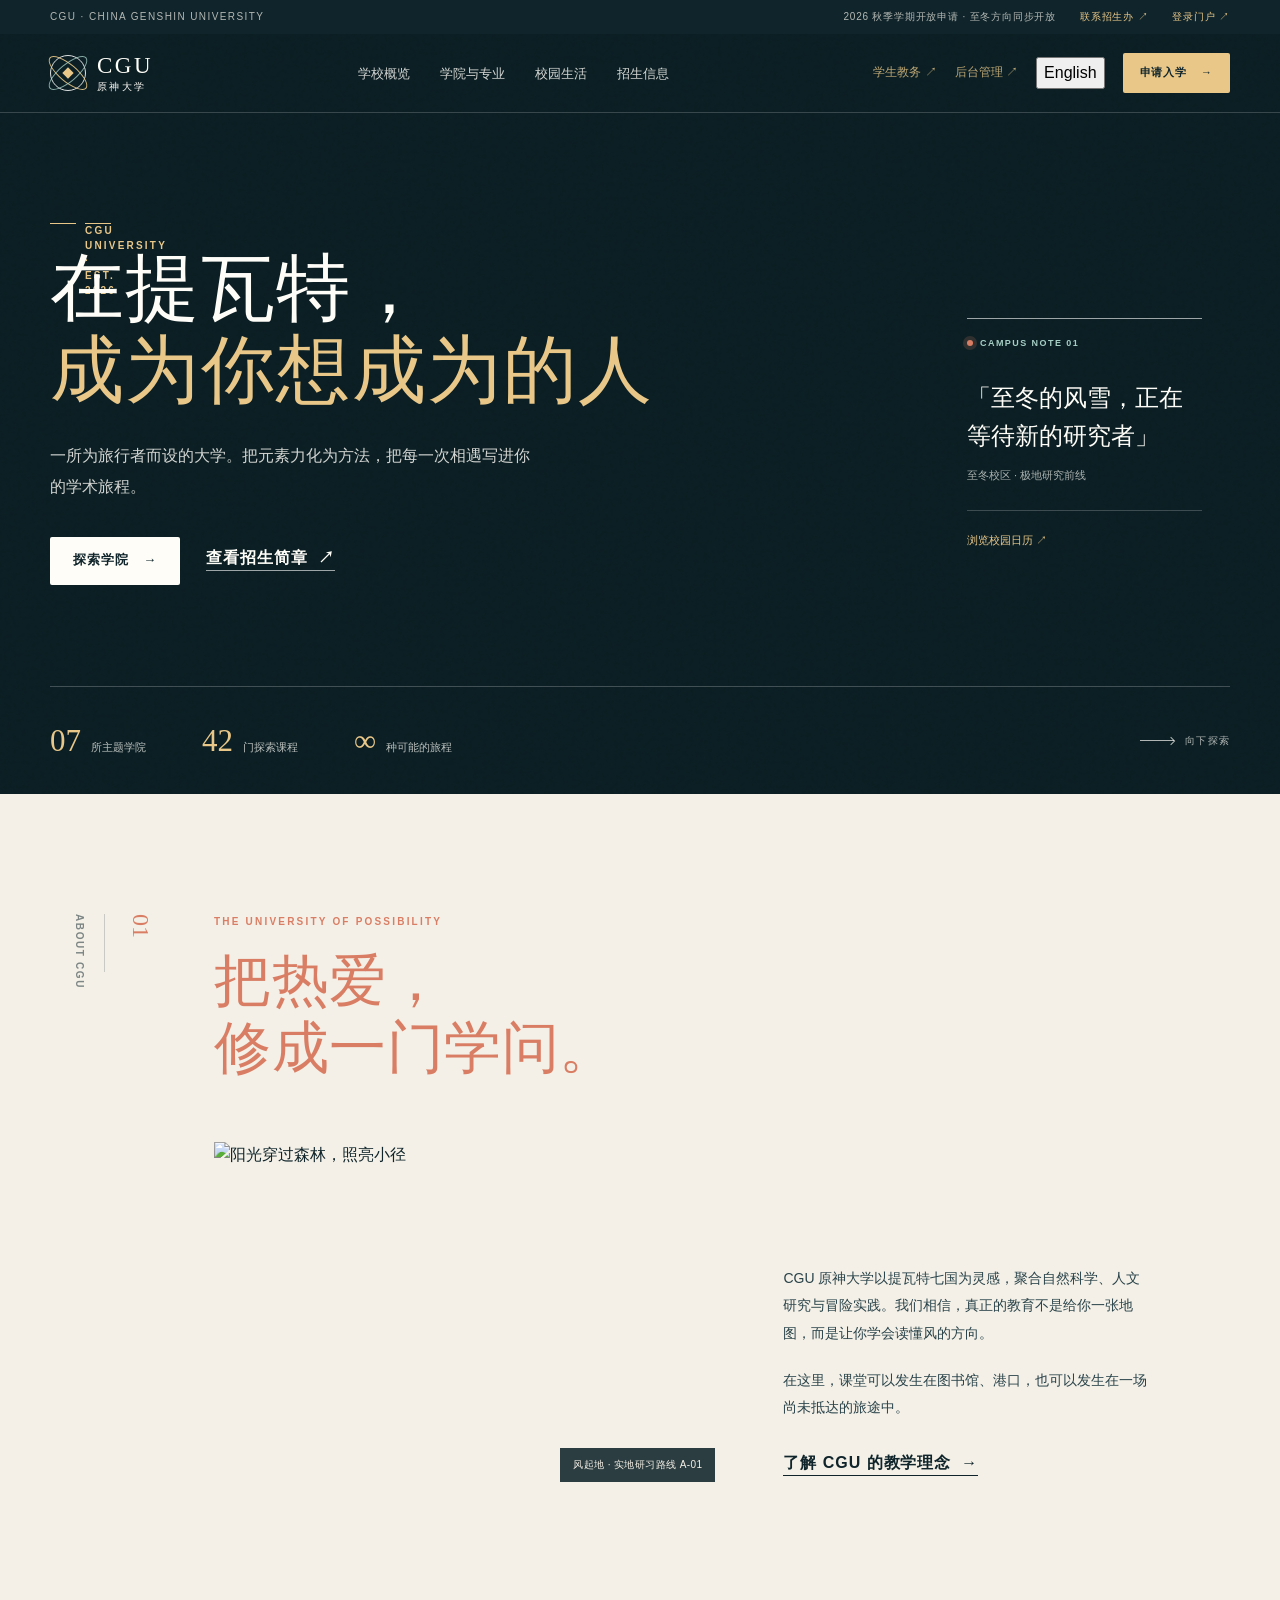
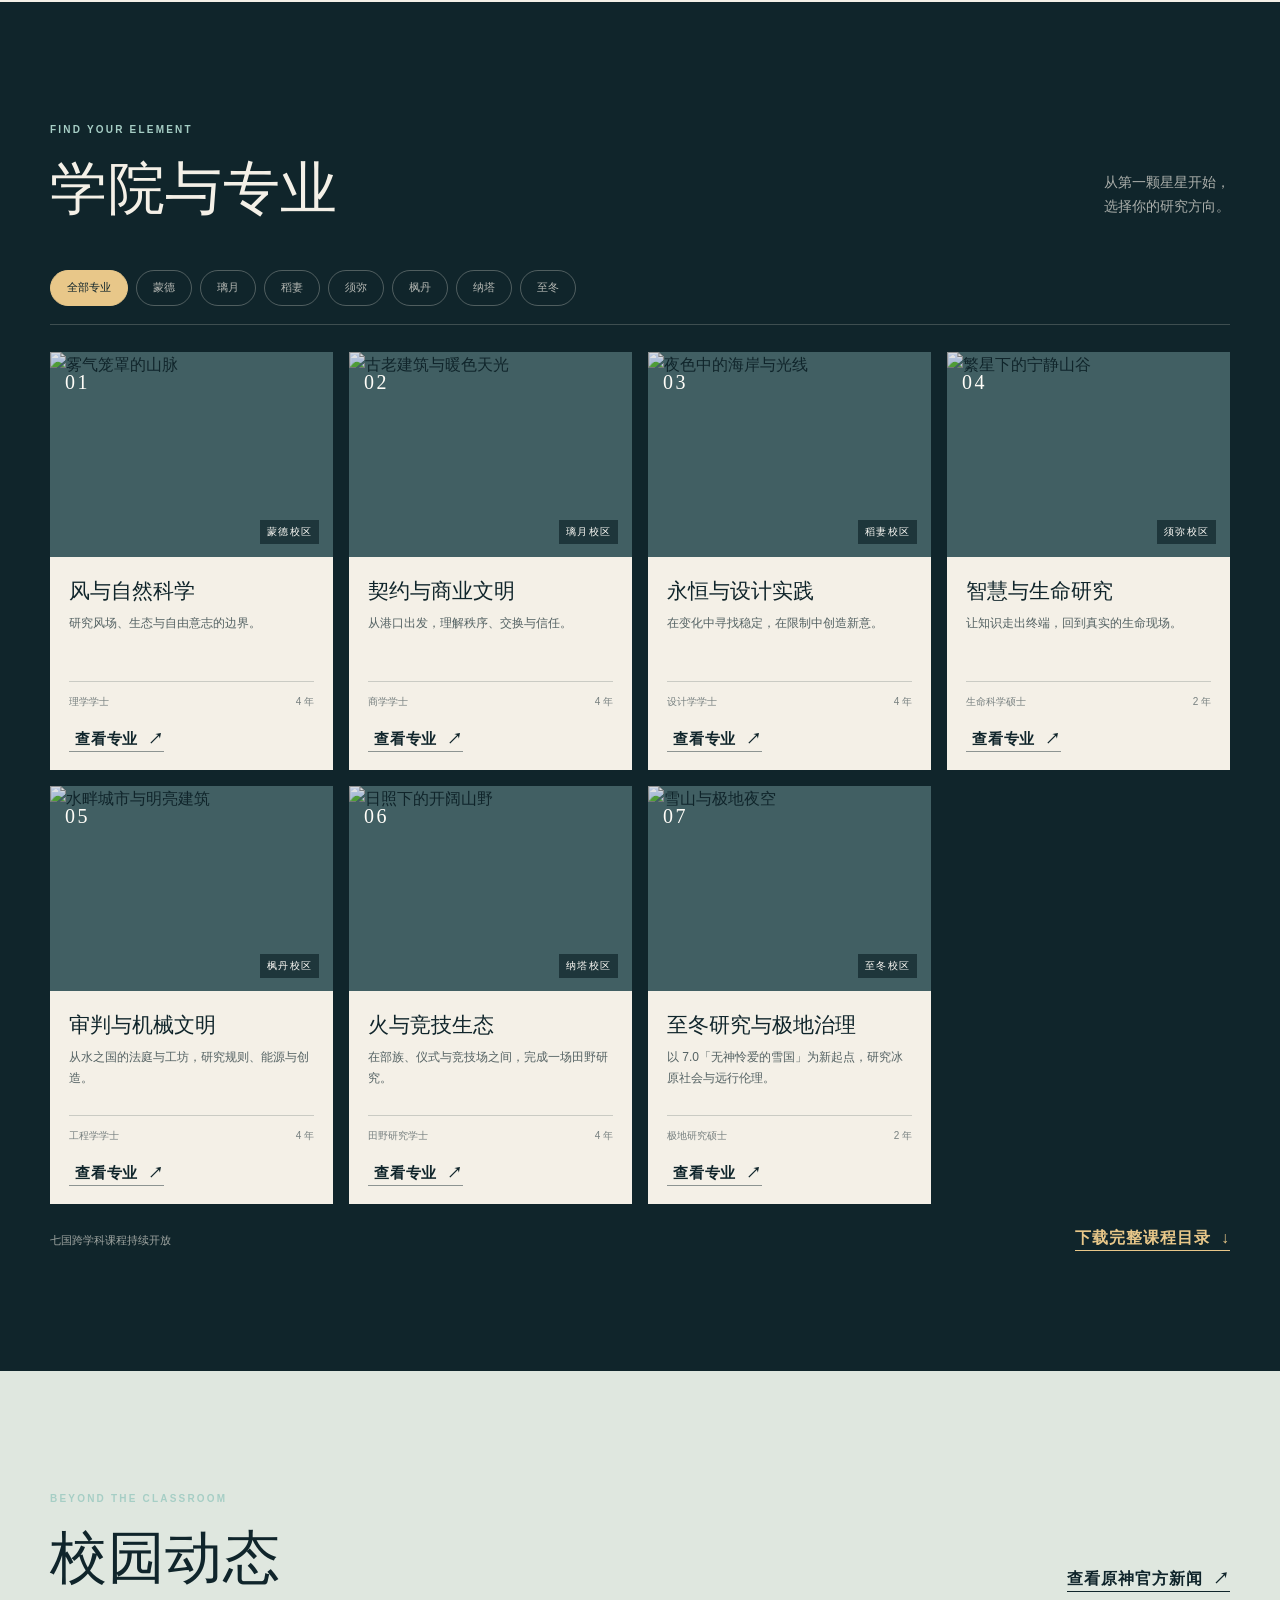
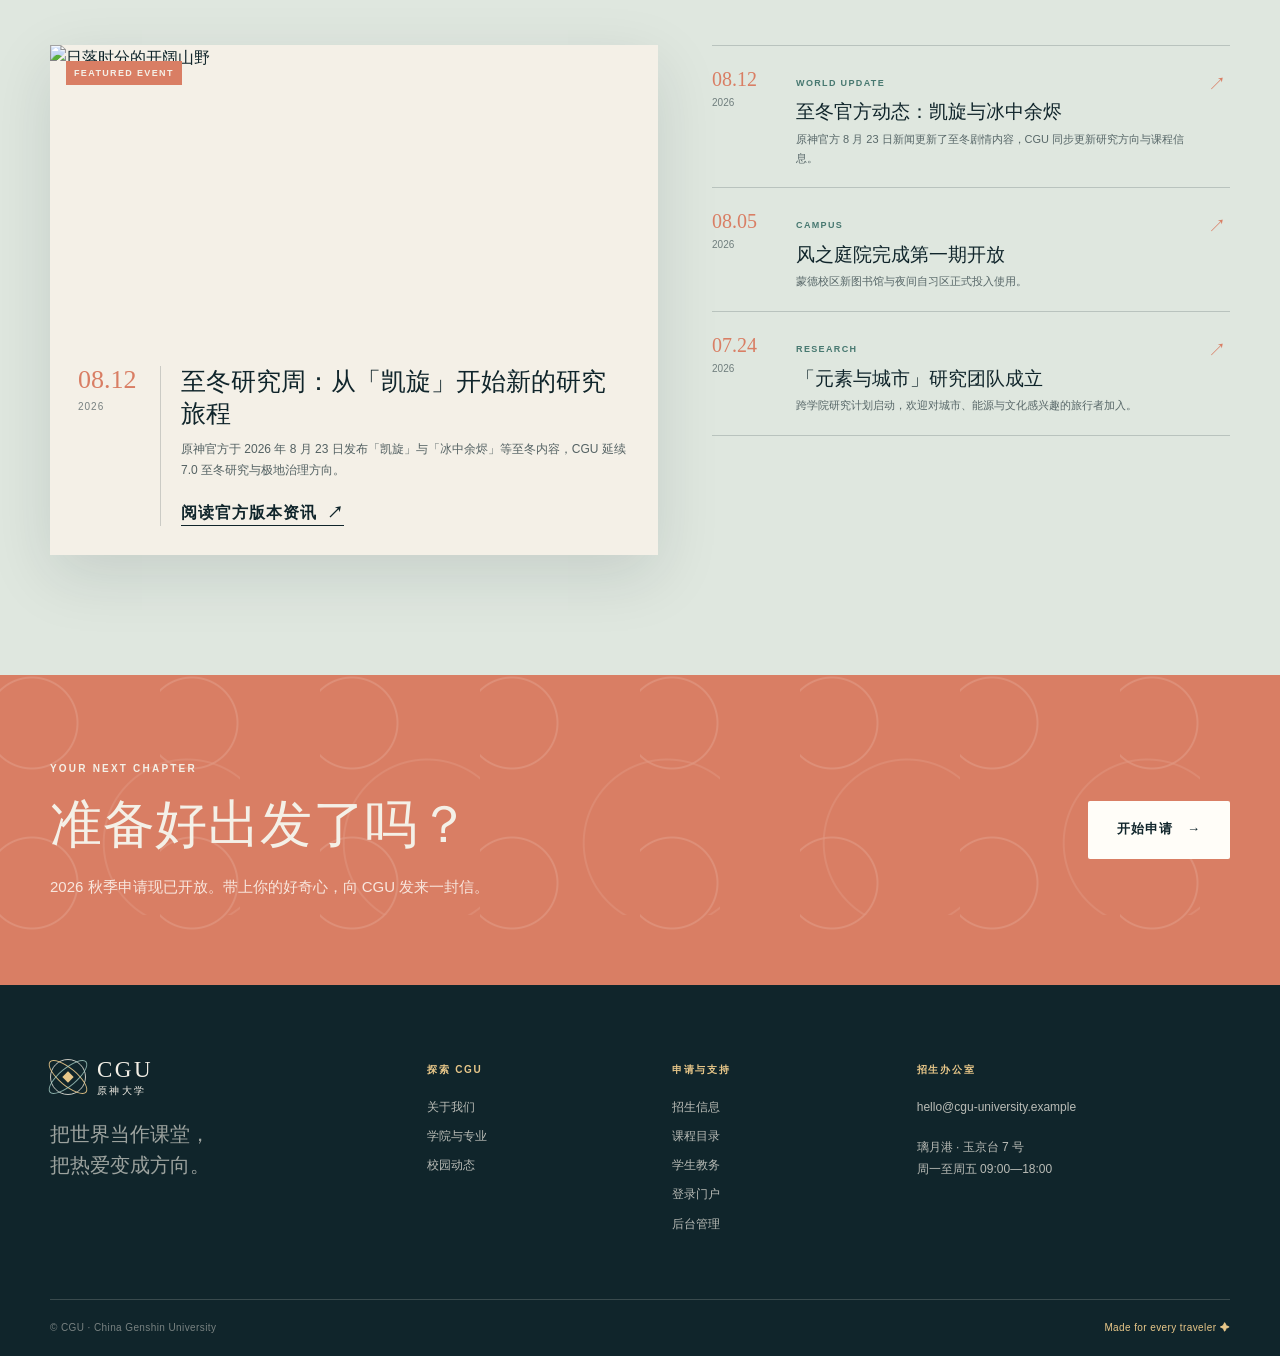
==== commit 7248a934: "Complete CGU university operations and registrar UX" ====
--- a/web/index.html
+++ b/web/index.html
@@ -261,7 +261,7 @@
           </div>
 
           <div class="life-grid">
-            <article class="feature-story">
+            <article class="feature-story" data-home-feature>
               <div class="feature-image">
                 <img src="https://images.unsplash.com/photo-1500534314209-a25ddb2bd429?auto=format&amp;fit=crop&amp;w=1400&amp;q=85" alt="日落时分的开阔山野" data-i18n-attr="alt:home.featureImageAlt" data-content-src="asset.featureImage" loading="lazy">
                 <span class="feature-tag" data-i18n="home.featureTag">FEATURED EVENT</span>
@@ -269,18 +269,18 @@
               <div class="feature-copy">
                 <div class="story-date"><span data-i18n="home.featureDate">08.12</span><span data-i18n="home.featureYear">2026</span></div>
                 <div>
-                  <h3 data-i18n="home.featureTitle">至冬学区开学周：从 7.0 开始新的研究旅程</h3>
-                  <p data-i18n="home.featureDescription">原神官方 7.0「无神怜爱的雪国」已将旅途带到至冬，CGU 同步开放至冬研究与极地治理方向。</p>
+                <h3 data-i18n="home.featureTitle">至冬研究周：从「凯旋」开始新的研究旅程</h3>
+                <p data-i18n="home.featureDescription">原神官方于 2026 年 8 月 23 日发布「凯旋」与「冰中余烬」等至冬内容，CGU 延续 7.0 至冬研究与极地治理方向。</p>
                   <a class="text-link" href="https://genshin.hoyoverse.com/zh-tw/news" data-content-href="link.featureNews" target="_blank" rel="noopener noreferrer"><span data-i18n="home.registerEvent">阅读官方版本资讯</span> <span aria-hidden="true">↗</span></a>
                 </div>
               </div>
             </article>
 
-            <div class="news-list" aria-label="校园新闻列表" data-i18n-attr="aria-label:home.newsListAria">
+            <div class="news-list" aria-label="校园新闻列表" data-i18n-attr="aria-label:home.newsListAria" data-home-news-list>
               <article class="news-item">
                 <div class="news-date"><strong data-i18n="home.newsSnezhnayaDate">08.12</strong><span data-i18n="home.newsSnezhnayaYear">2026</span></div>
-                <div class="news-copy"><span class="news-type" data-i18n="home.newsSnezhnayaType">WORLD UPDATE</span><h3 data-i18n="home.newsSnezhnayaTitle">7.0「无神怜爱的雪国」：至冬校区开放</h3><p data-i18n="home.newsSnezhnayaDescription">根据原神官方版本资讯，至冬成为新的旅途舞台，CGU 开放对应研究方向。</p></div>
-                <a class="news-arrow" href="https://genshin.hoyoverse.com/zh-tw/news" data-content-href="link.newsSnezhnaya" target="_blank" rel="noopener noreferrer" aria-label="阅读至冬 7.0 官方新闻" data-i18n-attr="aria-label:home.newsSnezhnayaAria">↗</a>
+                <div class="news-copy"><span class="news-type" data-i18n="home.newsSnezhnayaType">WORLD UPDATE</span><h3 data-i18n="home.newsSnezhnayaTitle">至冬官方动态：凯旋与冰中余烬</h3><p data-i18n="home.newsSnezhnayaDescription">原神官方 8 月 23 日新闻更新了至冬剧情内容，CGU 同步更新研究方向与课程信息。</p></div>
+                <a class="news-arrow" href="https://genshin.hoyoverse.com/zh-tw/news" data-content-href="link.newsSnezhnaya" target="_blank" rel="noopener noreferrer" aria-label="阅读至冬最新官方新闻" data-i18n-attr="aria-label:home.newsSnezhnayaAria">↗</a>
               </article>
               <article class="news-item">
                 <div class="news-date"><strong data-i18n="home.newsCampusDate">08.05</strong><span data-i18n="home.newsCampusYear">2026</span></div>
@@ -320,7 +320,7 @@
           <p><span data-i18n="home.footerMottoLead">把世界当作课堂，</span><br><span data-i18n="home.footerMottoTail">把热爱变成方向。</span></p>
         </div>
         <div class="footer-column"><h3 data-i18n="home.footerExplore">探索 CGU</h3><a href="#about" data-i18n="home.footerAbout">关于我们</a><a href="#programs" data-i18n="home.navPrograms">学院与专业</a><a href="#life" data-i18n="home.lifeTitle">校园动态</a></div>
-        <div class="footer-column"><h3 data-i18n="home.footerSupport">申请与支持</h3><a href="#admissions" data-i18n="home.navAdmissions">招生信息</a><a href="/portal" data-i18n="nav.portal">学生教务</a><a href="/login" data-i18n="home.footerLogin">登录门户</a><a href="/admin" data-i18n="nav.admin">后台管理</a></div>
+        <div class="footer-column"><h3 data-i18n="home.footerSupport">申请与支持</h3><a href="#admissions" data-i18n="home.navAdmissions">招生信息</a><a href="/catalog" data-i18n="home.downloadCatalog">课程目录</a><a href="/portal" data-i18n="nav.portal">学生教务</a><a href="/login" data-i18n="home.footerLogin">登录门户</a><a href="/admin" data-i18n="nav.admin">后台管理</a></div>
         <div class="footer-contact"><h3 data-i18n="home.footerAdmissionsOffice">招生办公室</h3><a href="mailto:hello@cgu-university.example" data-content-href="link.footerEmail" data-i18n="home.footerEmail">hello@cgu-university.example</a><p><span data-i18n="home.footerAddress">璃月港 · 玉京台 7 号</span><br><span data-i18n="home.footerHours">周一至周五 09:00—18:00</span></p></div>
       </div>
       <div class="container footer-bottom"><span>© <span data-year></span> CGU · <span data-i18n="brand.full">China Genshin University</span></span><span><span data-i18n="home.footerTagline">Made for every traveler</span> <span class="footer-star" aria-hidden="true">✦</span></span></div>
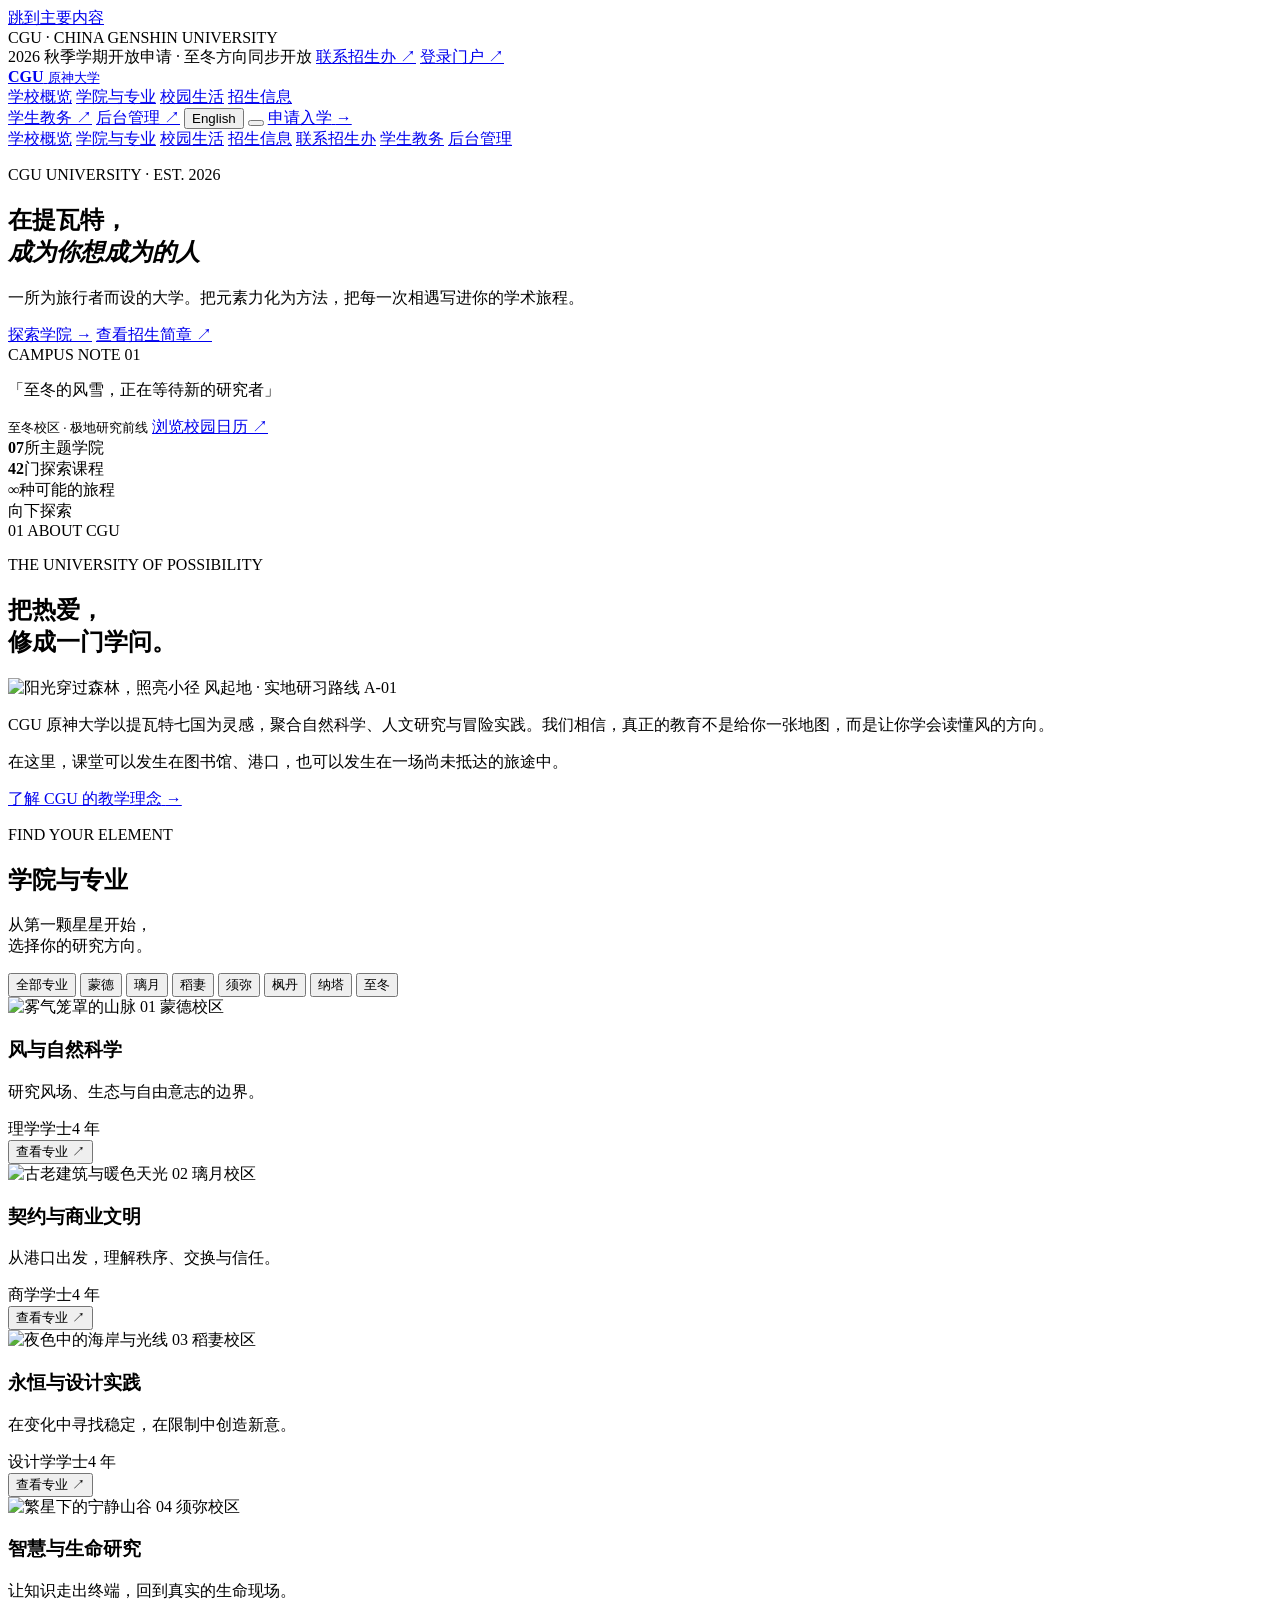
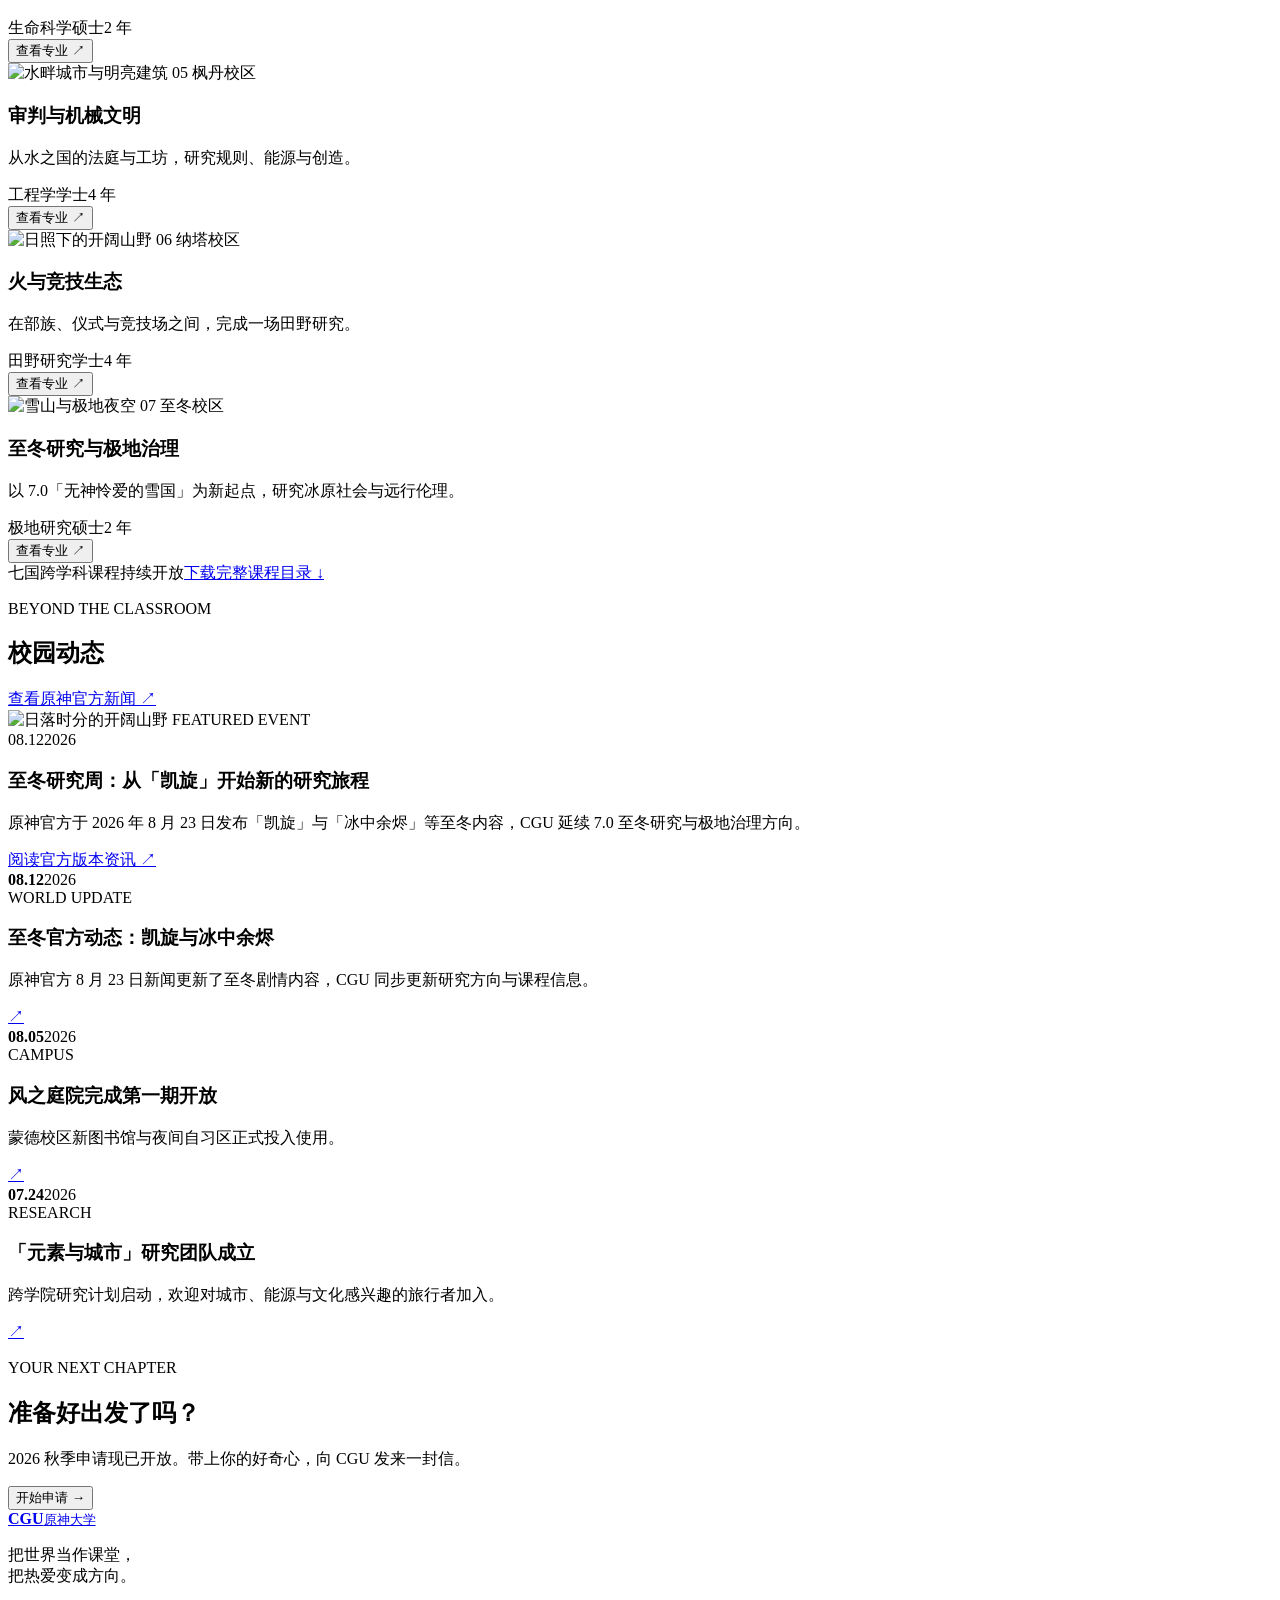
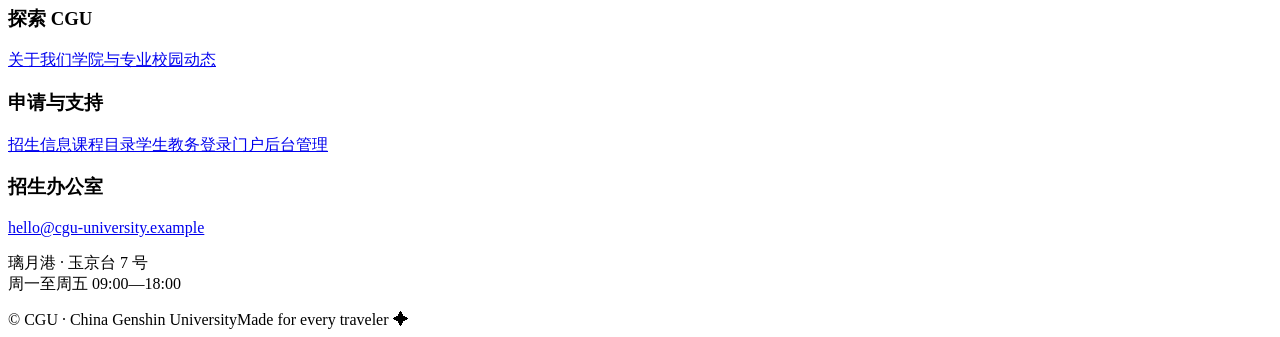
==== commit afbe47ca: "Release v1.5.8" ====
--- a/web/index.html
+++ b/web/index.html
@@ -7,9 +7,9 @@
     <meta name="description" content="CGU 原神大学：在提瓦特，探索你的学术天赋与冒险方向。" data-i18n-attr="content:home.metaDescription">
     <title data-i18n="home.metaTitle">CGU 原神大学 | China Genshin University</title>
     <link rel="icon" href="/favicon.svg" type="image/svg+xml">
-    <link rel="stylesheet" href="/styles.css">
-    <script defer src="/i18n.js"></script>
-    <script defer src="/script.js"></script>
+    <link rel="stylesheet" href="/assets/v1.5.8/styles.css">
+    <script defer src="/assets/v1.5.8/i18n.js"></script>
+    <script defer src="/assets/v1.5.8/script.js"></script>
   </head>
   <body data-page="home">
     <a class="skip-link" href="#main-content" data-i18n="home.skip">跳到主要内容</a>
@@ -334,6 +334,7 @@
         <p class="dialog-intro" data-i18n="home.dialogIntro">留下你的联系方式，招生老师会在 3 个工作日内把申请指南寄给你。</p>
         <form class="apply-form" novalidate>
           <label><span data-i18n="home.formName">你的名字</span><input name="name" type="text" placeholder="旅行者姓名" data-i18n-attr="placeholder:home.formNamePlaceholder" required></label>
+          <label><span data-i18n="home.formEnglishName">英文名（用于学号，必填）</span><input name="englishName" type="text" maxlength="120" pattern="[A-Za-z][A-Za-z .'-]*" placeholder="例如 Lumine 或 Jean-Luc" data-i18n-attr="placeholder:home.formEnglishNamePlaceholder;title:home.formEnglishNameHelp" required></label>
           <label><span data-i18n="home.formEmail">电子邮箱</span><input name="email" type="email" placeholder="name@example.com" data-i18n-attr="placeholder:home.formEmailPlaceholder" required></label>
           <label><span data-i18n="home.formSchool">感兴趣的学院</span><select name="school"><option value="undecided" data-i18n="home.schoolUndecided">还在探索中</option><option value="wind" data-i18n="home.programWindTitle">风与自然科学</option><option value="contract" data-i18n="home.programContractTitle">契约与商业文明</option><option value="design" data-i18n="home.programDesignTitle">永恒与设计实践</option><option value="wisdom" data-i18n="home.programWisdomTitle">智慧与生命研究</option><option value="justice" data-i18n="home.programJusticeTitle">审判与机械文明</option><option value="flame" data-i18n="home.programFlameTitle">火与竞技生态</option><option value="polar" data-i18n="home.programPolarTitle">至冬研究与极地治理</option></select></label>
           <button class="button button-dark" type="submit"><span data-i18n="home.submitApplication">发送申请意向</span> <span aria-hidden="true">→</span></button>
